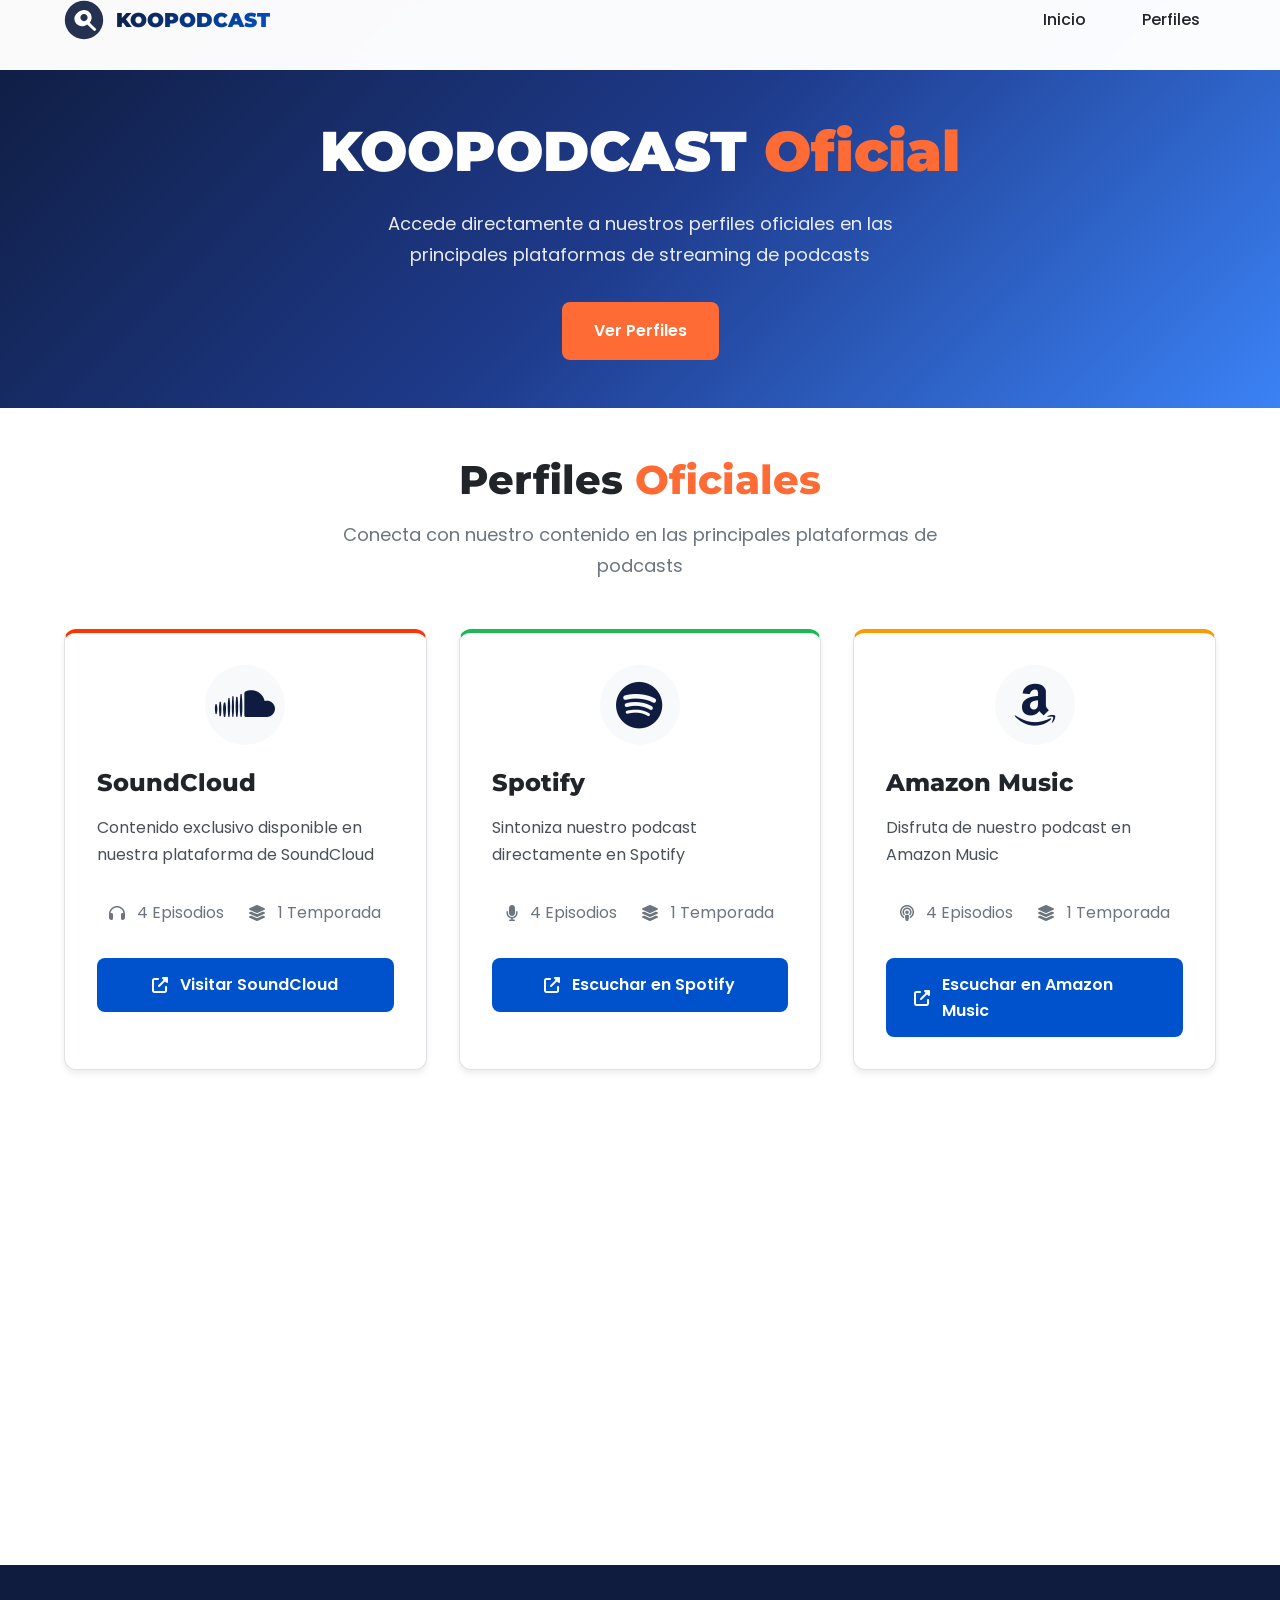
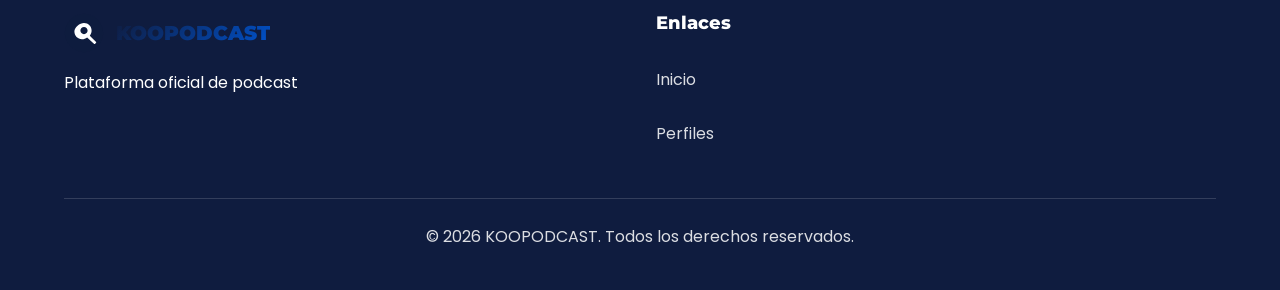
==== index.html @ 0c6bbf26 "Initial commit: Reestructuración profesional del proyecto KOOPODCAST" ====
<!DOCTYPE html>
<html lang="es">
<head>
    <meta charset="UTF-8">
    <meta name="viewport" content="width=device-width, initial-scale=1.0, maximum-scale=1.0, user-scalable=no">
    <title>KOOPODCAST | Plataforma Oficial</title>
    
    <!-- Meta Tags SEO -->
    <meta name="description" content="KOOPODCAST: Plataforma oficial de podcast con perfiles en SoundCloud, Spotify, Amazon Music, iHeart y Spreaker. Contenido exclusivo y profesional.">
    <meta name="keywords" content="KOOPODCAST, podcast, SoundCloud, Spotify, Amazon Music, iHeart, Spreaker, audio, episodios, streaming">
    <meta name="author" content="KOOPODCAST">
    <meta name="robots" content="index, follow">
    <meta name="theme-color" content="#0F1C3F">

    <!-- Open Graph / Facebook -->
    <meta property="og:type" content="website">
    <meta property="og:url" content="https://koopodcast.github.io/oficial/">
    <meta property="og:title" content="KOOPODCAST | Plataforma Oficial de Podcast">
    <meta property="og:description" content="Accede a nuestros perfiles oficiales en SoundCloud, Spotify, Amazon Music, iHeart y Spreaker">
    <meta property="og:image" content="https://github.com/koopodcast/oficial/raw/main/KOOPODCAST.jpg">

    <!-- Twitter -->
    <meta name="twitter:card" content="summary_large_image">
    <meta name="twitter:title" content="KOOPODCAST">
    <meta name="twitter:description" content="Plataforma oficial de podcast">
    <meta name="twitter:image" content="https://github.com/koopodcast/oficial/raw/main/KOOPODCAST.jpg">

    <!-- Favicon & Icons -->
    <link rel="icon" type="image/svg+xml" href="[data-uri]">
    <link rel="apple-touch-icon" href="[data-uri]">

    <!-- Fonts & Icons Library -->
    <link rel="stylesheet" href="https://cdnjs.cloudflare.com/ajax/libs/font-awesome/6.4.0/css/all.min.css">
    <link href="https://fonts.googleapis.com/css2?family=Montserrat:wght@800;900&family=Poppins:wght@400;500;600&display=swap" rel="stylesheet">

    <!-- Custom Styles -->
    <link rel="stylesheet" href="assets/css/styles.css">

    <!-- Schema.org JSON-LD -->
    <script type="application/ld+json">
    {
        "@context": "https://schema.org",
        "@type": "WebSite",
        "name": "KOOPODCAST",
        "description": "Plataforma oficial de KOOPODCAST con perfiles en SoundCloud, Spotify, Amazon Music, iHeart y Spreaker",
        "publisher": {
            "@type": "Organization",
            "name": "KOOPODCAST",
            "logo": "[data-uri]"
        },
        "sameAs": [
            "https://on.soundcloud.com/4LNn8kFwNt6IqBY9LI",
            "https://open.spotify.com/show/7wg7fFuh3NZVKaiJWuSaJH",
            "https://music.amazon.com/podcasts/d830ee54-1362-4fb6-8452-7c2a542c5fd5",
            "https://iheart.com/podcast/317600446",
            "https://www.spreaker.com/podcast/koopodcast--6850389"
        ]
    }
    </script>
</head>
<body>
    <header class="header">
        <div class="container">
            <nav class="navbar">
                <a href="#" class="logo">
                    <img src="[data-uri]" alt="KOOPODCAST Logo">
                    <span>KOOPODCAST</span>
                </a>
                <button class="menu-toggle" id="menuToggle" aria-label="Menú">
                    <i class="fas fa-bars"></i>
                </button>
                <ul class="nav-links">
                    <li><a href="#home">Inicio</a></li>
                    <li><a href="#profiles">Perfiles</a></li>
                </ul>
            </nav>
        </div>
    </header>
    
    <main>
        <!-- Hero Section -->
        <section class="hero" id="home">
            <div class="container">
                <div class="hero-content">
                    <h1 class="hero-title">KOOPODCAST <span class="highlight">Oficial</span></h1>
                    <p class="hero-subtitle">Accede directamente a nuestros perfiles oficiales en las principales plataformas de streaming de podcasts</p>
                    <a href="#profiles" class="btn-primary">Ver Perfiles</a>
                </div>
            </div>
        </section>
        
        <!-- Profiles Section -->
        <section class="profiles-section" id="profiles" style="padding: var(--space-xxl) 0;">
            <div class="container">
                <div class="section-header">
                    <h2 class="section-title">Perfiles <span class="highlight">Oficiales</span></h2>
                    <p class="section-subtitle">Conecta con nuestro contenido en las principales plataformas de podcasts</p>
                </div>
                <div class="profiles-grid">
                    <!-- SoundCloud -->
                    <article class="profile-card soundcloud" itemscope itemtype="https://schema.org/AudioObject">
                        <div class="profile-icon">
                            <i class="fab fa-soundcloud"></i>
                        </div>
                        <div class="profile-content">
                            <h3 class="profile-title" itemprop="name">SoundCloud</h3>
                            <p class="profile-description" itemprop="description">Contenido exclusivo disponible en nuestra plataforma de SoundCloud</p>
                            <div class="profile-stats">
                                <div class="stat">
                                    <i class="fas fa-headphones"></i>
                                    <span itemprop="episodeNumber">4 Episodios</span>
                                </div>
                                <div class="stat">
                                    <i class="fas fa-layer-group"></i>
                                    <span>1 Temporada</span>
                                </div>
                            </div>
                            <a href="https://on.soundcloud.com/4LNn8kFwNt6IqBY9LI" target="_blank" rel="noopener noreferrer" class="btn-profile" itemprop="url">
                                <i class="fas fa-external-link-alt"></i>
                                Visitar SoundCloud
                            </a>
                        </div>
                    </article>
                    
                    <!-- Spotify -->
                    <article class="profile-card spotify" itemscope itemtype="https://schema.org/PodcastSeries">
                        <div class="profile-icon">
                            <i class="fab fa-spotify"></i>
                        </div>
                        <div class="profile-content">
                            <h3 class="profile-title" itemprop="name">Spotify</h3>
                            <p class="profile-description" itemprop="description">Sintoniza nuestro podcast directamente en Spotify</p>
                            <div class="profile-stats">
                                <div class="stat">
                                    <i class="fas fa-microphone"></i>
                                    <span itemprop="episodeNumber">4 Episodios</span>
                                </div>
                                <div class="stat">
                                    <i class="fas fa-layer-group"></i>
                                    <span>1 Temporada</span>
                                </div>
                            </div>
                            <a href="https://open.spotify.com/show/7wg7fFuh3NZVKaiJWuSaJH" target="_blank" rel="noopener noreferrer" class="btn-profile" itemprop="url">
                                <i class="fas fa-external-link-alt"></i>
                                Escuchar en Spotify
                            </a>
                        </div>
                    </article>
                    
                    <!-- Amazon Music -->
                    <article class="profile-card amazon" itemscope itemtype="https://schema.org/PodcastSeries">
                        <div class="profile-icon">
                            <i class="fab fa-amazon"></i>
                        </div>
                        <div class="profile-content">
                            <h3 class="profile-title" itemprop="name">Amazon Music</h3>
                            <p class="profile-description" itemprop="description">Disfruta de nuestro podcast en Amazon Music</p>
                            <div class="profile-stats">
                                <div class="stat">
                                    <i class="fas fa-podcast"></i>
                                    <span itemprop="episodeNumber">4 Episodios</span>
                                </div>
                                <div class="stat">
                                    <i class="fas fa-layer-group"></i>
                                    <span>1 Temporada</span>
                                </div>
                            </div>
                            <a href="https://music.amazon.com/podcasts/d830ee54-1362-4fb6-8452-7c2a542c5fd5" target="_blank" rel="noopener noreferrer" class="btn-profile" itemprop="url">
                                <i class="fas fa-external-link-alt"></i>
                                Escuchar en Amazon Music
                            </a>
                        </div>
                    </article>
                    
                    <!-- iHeart -->
                    <article class="profile-card iheart" itemscope itemtype="https://schema.org/PodcastSeries">
                        <div class="profile-icon">
                            <i class="fas fa-heart"></i>
                        </div>
                        <div class="profile-content">
                            <h3 class="profile-title" itemprop="name">iHeart Radio</h3>
                            <p class="profile-description" itemprop="description">Escucha nuestro podcast en iHeart Radio</p>
                            <div class="profile-stats">
                                <div class="stat">
                                    <i class="fas fa-broadcast-tower"></i>
                                    <span itemprop="episodeNumber">4 Episodios</span>
                                </div>
                                <div class="stat">
                                    <i class="fas fa-layer-group"></i>
                                    <span>1 Temporada</span>
                                </div>
                            </div>
                            <a href="https://iheart.com/podcast/317600446" target="_blank" rel="noopener noreferrer" class="btn-profile" itemprop="url">
                                <i class="fas fa-external-link-alt"></i>
                                Escuchar en iHeart
                            </a>
                        </div>
                    </article>
                    
                    <!-- Spreaker -->
                    <article class="profile-card spreaker" itemscope itemtype="https://schema.org/PodcastSeries">
                        <div class="profile-icon">
                            <i class="fas fa-podcast"></i>
                        </div>
                        <div class="profile-content">
                            <h3 class="profile-title" itemprop="name">Spreaker</h3>
                            <p class="profile-description" itemprop="description">Contenido disponible en la plataforma Spreaker</p>
                            <div class="profile-stats">
                                <div class="stat">
                                    <i class="fas fa-rss"></i>
                                    <span itemprop="episodeNumber">4 Episodios</span>
                                </div>
                                <div class="stat">
                                    <i class="fas fa-layer-group"></i>
                                    <span>1 Temporada</span>
                                </div>
                            </div>
                            <a href="https://www.spreaker.com/podcast/koopodcast--6850389" target="_blank" rel="noopener noreferrer" class="btn-profile" itemprop="url">
                                <i class="fas fa-external-link-alt"></i>
                                Visitar Spreaker
                            </a>
                        </div>
                    </article>
                </div>
            </div>
        </section>
    </main>
    
    <footer class="footer">
        <div class="container">
            <div class="footer-content">
                <div class="footer-brand">
                    <a href="#" class="logo">
                        <img src="[data-uri]" alt="KOOPODCAST Logo">
                        <span>KOOPODCAST</span>
                    </a>
                    <p>Plataforma oficial de podcast</p>
                </div>
                <div class="footer-links">
                    <h4>Enlaces</h4>
                    <ul>
                        <li><a href="#home">Inicio</a></li>
                        <li><a href="#profiles">Perfiles</a></li>
                    </ul>
                </div>
            </div>
            <div class="footer-bottom">
                <p>&copy; <span id="currentYear"></span> KOOPODCAST. Todos los derechos reservados.</p>
            </div>
        </div>
    </footer>
    
    <!-- Custom Scripts -->
    <script src="assets/js/scripts.js"></script>
    
    <noscript>
        <style>.profile-card{opacity:1;transform:none;animation:none}</style>
    </noscript>
</body>
</html>
---- assets/css/styles.css ----
/* KOOPODCAST - Estilos Oficiales */

:root {
    --primary: #0F1C3F;
    --secondary: #0052CC;
    --accent: #FF6B35;
    --success: #28A745;
    --error: #DC3545;
    --warning: #FFC107;
    --info: #17A2B8;
    --bg-primary: #FFFFFF;
    --bg-secondary: #F8F9FA;
    --bg-tertiary: #E9ECEF;
    --bg-card: #FFFFFF;
    --bg-modal: rgba(0, 0, 0, 0.7);
    --text-primary: #212529;
    --text-secondary: #495057;
    --text-muted: #6C757D;
    --text-inverse: #FFFFFF;
    --border-color: #DEE2E6;
    --border-radius: 8px;
    --border-radius-lg: 12px;
    --border-radius-sm: 4px;
    --shadow: 0 4px 6px rgba(0, 0, 0, 0.07);
    --shadow-md: 0 6px 12px rgba(0, 0, 0, 0.1);
    --space-xs: 0.5rem;
    --space-sm: 0.75rem;
    --space-md: 1rem;
    --space-lg: 1.5rem;
    --space-xl: 2rem;
    --space-xxl: 3rem;
    --font-primary: 'Poppins', -apple-system, BlinkMacSystemFont, sans-serif;
    --font-heading: 'Montserrat', 'Poppins', sans-serif;
    --font-size-xs: 0.75rem;
    --font-size-sm: 0.875rem;
    --font-size-md: 1rem;
    --font-size-lg: 1.125rem;
    --font-size-xl: 1.25rem;
    --font-size-xxl: 1.5rem;
    --font-size-xxxl: 2rem;
    --container-width: 1200px;
    --header-height: 70px;
    --z-fixed: 1030;
    --z-modal: 1050;
}

* {
    margin: 0;
    padding: 0;
    box-sizing: border-box;
    user-select: none;
    -webkit-user-select: none;
    -moz-user-select: none;
    -ms-user-select: none;
}

img {
    -webkit-user-drag: none;
    user-drag: none;
}

html {
    font-size: 16px;
    -webkit-text-size-adjust: 100%;
    -webkit-tap-highlight-color: transparent;
    scroll-behavior: smooth;
}

body {
    font-family: var(--font-primary);
    line-height: 1.6;
    color: var(--text-primary);
    background-color: var(--bg-primary);
    min-height: 100vh;
    display: flex;
    flex-direction: column;
    overflow-x: hidden;
}

h1, h2, h3, h4, h5, h6 {
    font-family: var(--font-heading);
    font-weight: 800;
    line-height: 1.2;
    margin-bottom: var(--space-md);
    color: var(--text-primary);
}

h1 {
    font-size: var(--font-size-xxxl);
    font-weight: 900;
}

h2 {
    font-size: 2rem;
}

h3 {
    font-size: 1.75rem;
}

p {
    margin-bottom: var(--space-md);
    line-height: 1.7;
}

a {
    color: var(--secondary);
    text-decoration: none;
}

.container {
    width: 100%;
    max-width: var(--container-width);
    margin: 0 auto;
    padding: 0 var(--space-lg);
}

/* Header & Navbar */
.header {
    position: fixed;
    top: 0;
    left: 0;
    width: 100%;
    background-color: rgba(255, 255, 255, 0.98);
    box-shadow: var(--shadow);
    z-index: var(--z-fixed);
    height: var(--header-height);
    backdrop-filter: blur(10px);
    transition: transform 0.3s ease, box-shadow 0.3s ease;
}

.navbar {
    display: flex;
    justify-content: space-between;
    align-items: center;
    height: 100%;
}

.logo {
    display: flex;
    align-items: center;
    gap: var(--space-sm);
    font-weight: 900;
    font-size: var(--font-size-xl);
    color: var(--primary);
    font-family: var(--font-heading);
}

.logo img {
    width: 40px;
    height: 40px;
    border-radius: var(--border-radius);
}

.logo span {
    background: linear-gradient(135deg, var(--primary) 0%, var(--secondary) 100%);
    -webkit-background-clip: text;
    -webkit-text-fill-color: transparent;
    background-clip: text;
}

.menu-toggle {
    display: none;
    background: none;
    border: none;
    color: var(--primary);
    font-size: 1.5rem;
    cursor: pointer;
    width: 44px;
    height: 44px;
    align-items: center;
    justify-content: center;
}

.nav-links {
    display: flex;
    gap: var(--space-lg);
    list-style: none;
}

.nav-links a {
    color: var(--text-primary);
    font-weight: 500;
    padding: var(--space-sm) var(--space-md);
    border-radius: var(--border-radius);
    transition: all 0.3s ease;
}

.nav-links a:hover {
    color: var(--secondary);
    background-color: var(--bg-secondary);
}

/* Hero Section */
.hero {
    padding: calc(var(--header-height) + var(--space-xxl)) 0 var(--space-xxl);
    background: linear-gradient(135deg, #0F1C3F 0%, #1E3A8A 50%, #3B82F6 100%);
    color: var(--text-inverse);
    position: relative;
    overflow: hidden;
}

.hero-content {
    max-width: 800px;
    text-align: center;
    margin: 0 auto;
}

.hero-title {
    font-size: 3.5rem;
    color: var(--text-inverse);
    margin-bottom: var(--space-lg);
}

.highlight {
    color: var(--accent);
}

.hero-subtitle {
    font-size: var(--font-size-lg);
    color: rgba(255, 255, 255, 0.9);
    margin-bottom: var(--space-xl);
    max-width: 600px;
    margin-left: auto;
    margin-right: auto;
}

.btn-primary {
    display: inline-flex;
    align-items: center;
    justify-content: center;
    gap: var(--space-sm);
    padding: 1rem 2rem;
    background: var(--accent);
    color: var(--text-inverse);
    border: none;
    border-radius: var(--border-radius);
    font-family: var(--font-primary);
    font-weight: 600;
    font-size: 1rem;
    cursor: pointer;
    min-height: 52px;
    transition: all 0.3s ease;
}

.btn-primary:hover {
    background: linear-gradient(135deg, var(--accent) 0%, #FF8B35 100%);
    box-shadow: var(--shadow-md);
    transform: translateY(-2px);
}

/* Profiles Section */
.section-header {
    text-align: center;
    margin-bottom: var(--space-xxl);
}

.section-title {
    font-size: 2.5rem;
    margin-bottom: var(--space-md);
}

.section-subtitle {
    color: var(--text-muted);
    font-size: var(--font-size-lg);
    max-width: 600px;
    margin: 0 auto;
}

.profiles-grid {
    display: grid;
    gap: var(--space-xl);
    grid-template-columns: repeat(auto-fit, minmax(300px, 1fr));
}

.profile-card {
    background: var(--bg-card);
    padding: var(--space-xl);
    border-radius: var(--border-radius-lg);
    box-shadow: var(--shadow);
    border: 1px solid var(--border-color);
    height: 100%;
    display: flex;
    flex-direction: column;
    opacity: 0;
    transform: translateY(20px);
    animation: fadeInUp 0.8s ease forwards;
    animation-play-state: paused;
}

.profile-card.soundcloud { border-top: 4px solid #FF3300; }
.profile-card.spotify { border-top: 4px solid #1DB954; }
.profile-card.amazon { border-top: 4px solid #FF9900; }
.profile-card.iheart { border-top: 4px solid #C6002B; }
.profile-card.spreaker { border-top: 4px solid #F5A623; }

.profile-icon {
    font-size: 3rem;
    margin-bottom: var(--space-lg);
    display: flex;
    align-items: center;
    justify-content: center;
    width: 80px;
    height: 80px;
    background: var(--bg-secondary);
    border-radius: 50%;
    margin-left: auto;
    margin-right: auto;
}

.profile-icon i {
    color: var(--primary);
}

.profile-content {
    flex-grow: 1;
}

.profile-title {
    font-size: var(--font-size-xxl);
    margin-bottom: var(--space-md);
    color: var(--text-primary);
}

.profile-description {
    color: var(--text-secondary);
    margin-bottom: var(--space-xl);
}

.profile-stats {
    display: flex;
    gap: var(--space-lg);
    margin-bottom: var(--space-xl);
    justify-content: center;
}

.stat {
    display: flex;
    align-items: center;
    gap: var(--space-sm);
    color: var(--text-muted);
}

.btn-profile {
    display: inline-flex;
    align-items: center;
    justify-content: center;
    gap: var(--space-sm);
    padding: 0.875rem 1.75rem;
    background: var(--secondary);
    color: var(--text-inverse);
    border: none;
    border-radius: var(--border-radius);
    font-weight: 600;
    cursor: pointer;
    min-height: 44px;
    transition: all 0.3s ease;
    width: 100%;
}

.btn-profile:hover {
    background: linear-gradient(135deg, var(--secondary) 0%, #0066FF 100%);
    box-shadow: var(--shadow-md);
}

/* Footer */
.footer {
    background: #0F1C3F;
    color: var(--text-inverse);
    padding-top: var(--space-xxl);
    margin-top: auto;
}

.footer-content {
    display: grid;
    gap: var(--space-xl);
    margin-bottom: var(--space-xl);
    grid-template-columns: repeat(auto-fit, minmax(250px, 1fr));
}

.footer-brand {
    display: flex;
    flex-direction: column;
    gap: var(--space-md);
}

.footer-brand .logo {
    color: var(--text-inverse);
}

.footer-links h4 {
    color: var(--text-inverse);
    margin-bottom: var(--space-lg);
    font-size: var(--font-size-lg);
}

.footer-links ul {
    list-style: none;
}

.footer-links li {
    margin-bottom: var(--space-sm);
}

.footer-links a {
    color: rgba(255, 255, 255, 0.85);
    display: block;
    padding: var(--space-xs) 0;
}

.footer-links a:hover {
    color: var(--text-inverse);
}

.footer-bottom {
    text-align: center;
    padding: var(--space-lg) 0;
    border-top: 1px solid rgba(255, 255, 255, 0.15);
    color: rgba(255, 255, 255, 0.85);
}

/* Animations */
@keyframes fadeInUp {
    from {
        opacity: 0;
        transform: translateY(20px);
    }
    to {
        opacity: 1;
        transform: translateY(0);
    }
}

/* Media Queries */
@media (max-width: 768px) {
    :root {
        --header-height: 60px;
        --space-xl: 1.5rem;
        --space-xxl: 2rem;
    }

    .menu-toggle {
        display: flex;
    }

    .nav-links {
        position: fixed;
        top: var(--header-height);
        left: 0;
        width: 100%;
        background: var(--bg-card);
        flex-direction: column;
        padding: var(--space-md);
        box-shadow: var(--shadow-lg);
        transform: translateY(-100%);
        opacity: 0;
        visibility: hidden;
        z-index: 1000;
        max-height: calc(100vh - var(--header-height));
        overflow-y: auto;
    }

    .nav-links.active {
        transform: translateY(0);
        opacity: 1;
        visibility: visible;
    }

    .hero-title {
        font-size: 2.5rem;
    }

    .section-title {
        font-size: 2rem;
    }

    .profiles-grid {
        grid-template-columns: 1fr;
    }

    .container {
        padding: 0 var(--space-md);
    }
}

@media (max-width: 480px) {
    h1 { font-size: 2rem; }
    h2 { font-size: 1.75rem; }
    h3 { font-size: 1.5rem; }
    .hero-title { font-size: 2rem; }
    .section-title { font-size: 1.75rem; }
}
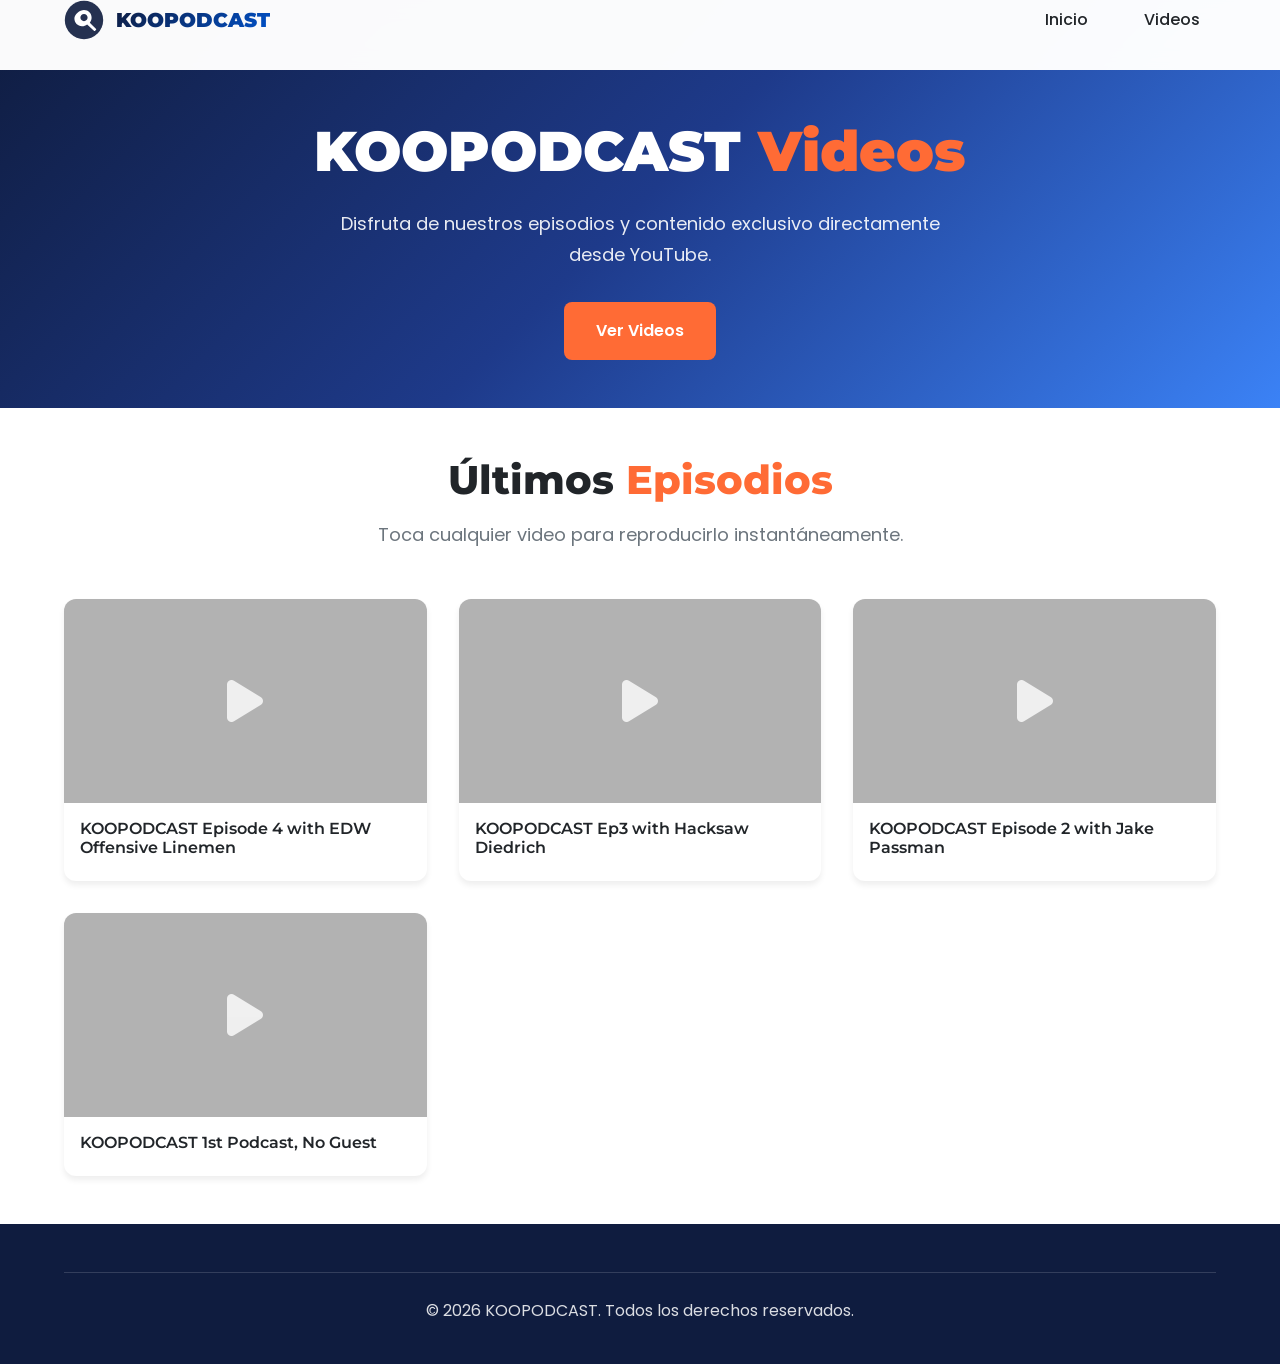
==== commit 123f73b1: "Actualización: Reemplazo de podcasts por galería de videos de YouTube con reproducción automática" ====
--- a/index.html
+++ b/index.html
@@ -3,11 +3,11 @@
 <head>
     <meta charset="UTF-8">
     <meta name="viewport" content="width=device-width, initial-scale=1.0, maximum-scale=1.0, user-scalable=no">
-    <title>KOOPODCAST | Plataforma Oficial</title>
+    <title>KOOPODCAST | Videos Oficiales</title>
     
     <!-- Meta Tags SEO -->
-    <meta name="description" content="KOOPODCAST: Plataforma oficial de podcast con perfiles en SoundCloud, Spotify, Amazon Music, iHeart y Spreaker. Contenido exclusivo y profesional.">
-    <meta name="keywords" content="KOOPODCAST, podcast, SoundCloud, Spotify, Amazon Music, iHeart, Spreaker, audio, episodios, streaming">
+    <meta name="description" content="KOOPODCAST: Explora nuestros últimos videos y episodios de podcast directamente desde YouTube. Contenido exclusivo y profesional.">
+    <meta name="keywords" content="KOOPODCAST, podcast, YouTube, videos, episodios, streaming, audio visual">
     <meta name="author" content="KOOPODCAST">
     <meta name="robots" content="index, follow">
     <meta name="theme-color" content="#0F1C3F">
@@ -15,19 +15,12 @@
     <!-- Open Graph / Facebook -->
     <meta property="og:type" content="website">
     <meta property="og:url" content="https://koopodcast.github.io/oficial/">
-    <meta property="og:title" content="KOOPODCAST | Plataforma Oficial de Podcast">
-    <meta property="og:description" content="Accede a nuestros perfiles oficiales en SoundCloud, Spotify, Amazon Music, iHeart y Spreaker">
+    <meta property="og:title" content="KOOPODCAST | Videos Oficiales">
+    <meta property="og:description" content="Mira nuestros últimos episodios de KOOPODCAST en YouTube.">
     <meta property="og:image" content="https://github.com/koopodcast/oficial/raw/main/KOOPODCAST.jpg">
-
-    <!-- Twitter -->
-    <meta name="twitter:card" content="summary_large_image">
-    <meta name="twitter:title" content="KOOPODCAST">
-    <meta name="twitter:description" content="Plataforma oficial de podcast">
-    <meta name="twitter:image" content="https://github.com/koopodcast/oficial/raw/main/KOOPODCAST.jpg">
 
     <!-- Favicon & Icons -->
     <link rel="icon" type="image/svg+xml" href="[data-uri]">
-    <link rel="apple-touch-icon" href="[data-uri]">
 
     <!-- Fonts & Icons Library -->
     <link rel="stylesheet" href="https://cdnjs.cloudflare.com/ajax/libs/font-awesome/6.4.0/css/all.min.css">
@@ -35,28 +28,6 @@
 
     <!-- Custom Styles -->
     <link rel="stylesheet" href="assets/css/styles.css">
-
-    <!-- Schema.org JSON-LD -->
-    <script type="application/ld+json">
-    {
-        "@context": "https://schema.org",
-        "@type": "WebSite",
-        "name": "KOOPODCAST",
-        "description": "Plataforma oficial de KOOPODCAST con perfiles en SoundCloud, Spotify, Amazon Music, iHeart y Spreaker",
-        "publisher": {
-            "@type": "Organization",
-            "name": "KOOPODCAST",
-            "logo": "[data-uri]"
-        },
-        "sameAs": [
-            "https://on.soundcloud.com/4LNn8kFwNt6IqBY9LI",
-            "https://open.spotify.com/show/7wg7fFuh3NZVKaiJWuSaJH",
-            "https://music.amazon.com/podcasts/d830ee54-1362-4fb6-8452-7c2a542c5fd5",
-            "https://iheart.com/podcast/317600446",
-            "https://www.spreaker.com/podcast/koopodcast--6850389"
-        ]
-    }
-    </script>
 </head>
 <body>
     <header class="header">
@@ -71,156 +42,31 @@
                 </button>
                 <ul class="nav-links">
                     <li><a href="#home">Inicio</a></li>
-                    <li><a href="#profiles">Perfiles</a></li>
+                    <li><a href="#videos">Videos</a></li>
                 </ul>
             </nav>
         </div>
     </header>
     
     <main>
-        <!-- Hero Section -->
         <section class="hero" id="home">
             <div class="container">
                 <div class="hero-content">
-                    <h1 class="hero-title">KOOPODCAST <span class="highlight">Oficial</span></h1>
-                    <p class="hero-subtitle">Accede directamente a nuestros perfiles oficiales en las principales plataformas de streaming de podcasts</p>
-                    <a href="#profiles" class="btn-primary">Ver Perfiles</a>
+                    <h1 class="hero-title">KOOPODCAST <span class="highlight">Videos</span></h1>
+                    <p class="hero-subtitle">Disfruta de nuestros episodios y contenido exclusivo directamente desde YouTube.</p>
+                    <a href="#videos" class="btn-primary">Ver Videos</a>
                 </div>
             </div>
         </section>
         
-        <!-- Profiles Section -->
-        <section class="profiles-section" id="profiles" style="padding: var(--space-xxl) 0;">
+        <section class="videos-section" id="videos" style="padding: var(--space-xxl) 0;">
             <div class="container">
                 <div class="section-header">
-                    <h2 class="section-title">Perfiles <span class="highlight">Oficiales</span></h2>
-                    <p class="section-subtitle">Conecta con nuestro contenido en las principales plataformas de podcasts</p>
+                    <h2 class="section-title">Últimos <span class="highlight">Episodios</span></h2>
+                    <p class="section-subtitle">Toca cualquier video para reproducirlo instantáneamente.</p>
                 </div>
-                <div class="profiles-grid">
-                    <!-- SoundCloud -->
-                    <article class="profile-card soundcloud" itemscope itemtype="https://schema.org/AudioObject">
-                        <div class="profile-icon">
-                            <i class="fab fa-soundcloud"></i>
-                        </div>
-                        <div class="profile-content">
-                            <h3 class="profile-title" itemprop="name">SoundCloud</h3>
-                            <p class="profile-description" itemprop="description">Contenido exclusivo disponible en nuestra plataforma de SoundCloud</p>
-                            <div class="profile-stats">
-                                <div class="stat">
-                                    <i class="fas fa-headphones"></i>
-                                    <span itemprop="episodeNumber">4 Episodios</span>
-                                </div>
-                                <div class="stat">
-                                    <i class="fas fa-layer-group"></i>
-                                    <span>1 Temporada</span>
-                                </div>
-                            </div>
-                            <a href="https://on.soundcloud.com/4LNn8kFwNt6IqBY9LI" target="_blank" rel="noopener noreferrer" class="btn-profile" itemprop="url">
-                                <i class="fas fa-external-link-alt"></i>
-                                Visitar SoundCloud
-                            </a>
-                        </div>
-                    </article>
-                    
-                    <!-- Spotify -->
-                    <article class="profile-card spotify" itemscope itemtype="https://schema.org/PodcastSeries">
-                        <div class="profile-icon">
-                            <i class="fab fa-spotify"></i>
-                        </div>
-                        <div class="profile-content">
-                            <h3 class="profile-title" itemprop="name">Spotify</h3>
-                            <p class="profile-description" itemprop="description">Sintoniza nuestro podcast directamente en Spotify</p>
-                            <div class="profile-stats">
-                                <div class="stat">
-                                    <i class="fas fa-microphone"></i>
-                                    <span itemprop="episodeNumber">4 Episodios</span>
-                                </div>
-                                <div class="stat">
-                                    <i class="fas fa-layer-group"></i>
-                                    <span>1 Temporada</span>
-                                </div>
-                            </div>
-                            <a href="https://open.spotify.com/show/7wg7fFuh3NZVKaiJWuSaJH" target="_blank" rel="noopener noreferrer" class="btn-profile" itemprop="url">
-                                <i class="fas fa-external-link-alt"></i>
-                                Escuchar en Spotify
-                            </a>
-                        </div>
-                    </article>
-                    
-                    <!-- Amazon Music -->
-                    <article class="profile-card amazon" itemscope itemtype="https://schema.org/PodcastSeries">
-                        <div class="profile-icon">
-                            <i class="fab fa-amazon"></i>
-                        </div>
-                        <div class="profile-content">
-                            <h3 class="profile-title" itemprop="name">Amazon Music</h3>
-                            <p class="profile-description" itemprop="description">Disfruta de nuestro podcast en Amazon Music</p>
-                            <div class="profile-stats">
-                                <div class="stat">
-                                    <i class="fas fa-podcast"></i>
-                                    <span itemprop="episodeNumber">4 Episodios</span>
-                                </div>
-                                <div class="stat">
-                                    <i class="fas fa-layer-group"></i>
-                                    <span>1 Temporada</span>
-                                </div>
-                            </div>
-                            <a href="https://music.amazon.com/podcasts/d830ee54-1362-4fb6-8452-7c2a542c5fd5" target="_blank" rel="noopener noreferrer" class="btn-profile" itemprop="url">
-                                <i class="fas fa-external-link-alt"></i>
-                                Escuchar en Amazon Music
-                            </a>
-                        </div>
-                    </article>
-                    
-                    <!-- iHeart -->
-                    <article class="profile-card iheart" itemscope itemtype="https://schema.org/PodcastSeries">
-                        <div class="profile-icon">
-                            <i class="fas fa-heart"></i>
-                        </div>
-                        <div class="profile-content">
-                            <h3 class="profile-title" itemprop="name">iHeart Radio</h3>
-                            <p class="profile-description" itemprop="description">Escucha nuestro podcast en iHeart Radio</p>
-                            <div class="profile-stats">
-                                <div class="stat">
-                                    <i class="fas fa-broadcast-tower"></i>
-                                    <span itemprop="episodeNumber">4 Episodios</span>
-                                </div>
-                                <div class="stat">
-                                    <i class="fas fa-layer-group"></i>
-                                    <span>1 Temporada</span>
-                                </div>
-                            </div>
-                            <a href="https://iheart.com/podcast/317600446" target="_blank" rel="noopener noreferrer" class="btn-profile" itemprop="url">
-                                <i class="fas fa-external-link-alt"></i>
-                                Escuchar en iHeart
-                            </a>
-                        </div>
-                    </article>
-                    
-                    <!-- Spreaker -->
-                    <article class="profile-card spreaker" itemscope itemtype="https://schema.org/PodcastSeries">
-                        <div class="profile-icon">
-                            <i class="fas fa-podcast"></i>
-                        </div>
-                        <div class="profile-content">
-                            <h3 class="profile-title" itemprop="name">Spreaker</h3>
-                            <p class="profile-description" itemprop="description">Contenido disponible en la plataforma Spreaker</p>
-                            <div class="profile-stats">
-                                <div class="stat">
-                                    <i class="fas fa-rss"></i>
-                                    <span itemprop="episodeNumber">4 Episodios</span>
-                                </div>
-                                <div class="stat">
-                                    <i class="fas fa-layer-group"></i>
-                                    <span>1 Temporada</span>
-                                </div>
-                            </div>
-                            <a href="https://www.spreaker.com/podcast/koopodcast--6850389" target="_blank" rel="noopener noreferrer" class="btn-profile" itemprop="url">
-                                <i class="fas fa-external-link-alt"></i>
-                                Visitar Spreaker
-                            </a>
-                        </div>
-                    </article>
+                <div id="videosGrid" class="videos-grid">
+                    <!-- Los videos se cargarán dinámicamente aquí -->
                 </div>
             </div>
         </section>
@@ -228,33 +74,23 @@
     
     <footer class="footer">
         <div class="container">
-            <div class="footer-content">
-                <div class="footer-brand">
-                    <a href="#" class="logo">
-                        <img src="[data-uri]" alt="KOOPODCAST Logo">
-                        <span>KOOPODCAST</span>
-                    </a>
-                    <p>Plataforma oficial de podcast</p>
-                </div>
-                <div class="footer-links">
-                    <h4>Enlaces</h4>
-                    <ul>
-                        <li><a href="#home">Inicio</a></li>
-                        <li><a href="#profiles">Perfiles</a></li>
-                    </ul>
-                </div>
-            </div>
             <div class="footer-bottom">
                 <p>&copy; <span id="currentYear"></span> KOOPODCAST. Todos los derechos reservados.</p>
             </div>
         </div>
     </footer>
+
+    <!-- Video Modal -->
+    <div id="videoModal" class="modal">
+        <div class="modal-content">
+            <span class="close-button">&times;</span>
+            <div class="video-container">
+                <iframe id="youtubePlayer" src="" frameborder="0" allow="autoplay; encrypted-media" allowfullscreen></iframe>
+            </div>
+        </div>
+    </div>
     
     <!-- Custom Scripts -->
     <script src="assets/js/scripts.js"></script>
-    
-    <noscript>
-        <style>.profile-card{opacity:1;transform:none;animation:none}</style>
-    </noscript>
 </body>
 </html>
--- a/assets/css/styles.css
+++ b/assets/css/styles.css
@@ -490,3 +490,127 @@
     .hero-title { font-size: 2rem; }
     .section-title { font-size: 1.75rem; }
 }
+
+/* Video Gallery Styles */
+.videos-grid {
+    display: grid;
+    gap: var(--space-xl);
+    grid-template-columns: repeat(auto-fit, minmax(300px, 1fr));
+}
+
+.video-card {
+    background: var(--bg-card);
+    border-radius: var(--border-radius-lg);
+    overflow: hidden;
+    box-shadow: var(--shadow);
+    transition: transform 0.3s ease, box-shadow 0.3s ease;
+    cursor: pointer;
+    position: relative;
+}
+
+.video-card:hover {
+    transform: translateY(-5px);
+    box-shadow: var(--shadow-md);
+}
+
+.video-thumbnail {
+    position: relative;
+    width: 100%;
+    aspect-ratio: 16/9;
+    background-size: cover;
+    background-position: center;
+}
+
+.play-overlay {
+    position: absolute;
+    top: 0;
+    left: 0;
+    width: 100%;
+    height: 100%;
+    background: rgba(0, 0, 0, 0.3);
+    display: flex;
+    align-items: center;
+    justify-content: center;
+    transition: background 0.3s ease;
+}
+
+.video-card:hover .play-overlay {
+    background: rgba(0, 0, 0, 0.5);
+}
+
+.play-icon {
+    font-size: 3rem;
+    color: white;
+    opacity: 0.8;
+    transition: transform 0.3s ease, opacity 0.3s ease;
+}
+
+.video-card:hover .play-icon {
+    transform: scale(1.2);
+    opacity: 1;
+}
+
+.video-info {
+    padding: var(--space-md);
+}
+
+.video-title {
+    font-size: var(--font-size-md);
+    font-weight: 600;
+    margin-bottom: var(--space-xs);
+    color: var(--text-primary);
+}
+
+/* Modal Styles */
+.modal {
+    display: none;
+    position: fixed;
+    z-index: 2000;
+    left: 0;
+    top: 0;
+    width: 100%;
+    height: 100%;
+    background-color: rgba(0, 0, 0, 0.9);
+    backdrop-filter: blur(5px);
+}
+
+.modal-content {
+    position: relative;
+    margin: 5% auto;
+    width: 80%;
+    max-width: 900px;
+    background: black;
+    border-radius: var(--border-radius-lg);
+    overflow: hidden;
+}
+
+.video-container {
+    position: relative;
+    padding-bottom: 56.25%; /* 16:9 */
+    height: 0;
+}
+
+.video-container iframe {
+    position: absolute;
+    top: 0;
+    left: 0;
+    width: 100%;
+    height: 100%;
+}
+
+.close-button {
+    position: absolute;
+    top: -40px;
+    right: 0;
+    color: white;
+    font-size: 30px;
+    font-weight: bold;
+    cursor: pointer;
+}
+
+@media (max-width: 768px) {
+    .modal-content {
+        width: 95%;
+        margin: 20% auto;
+    }
+}
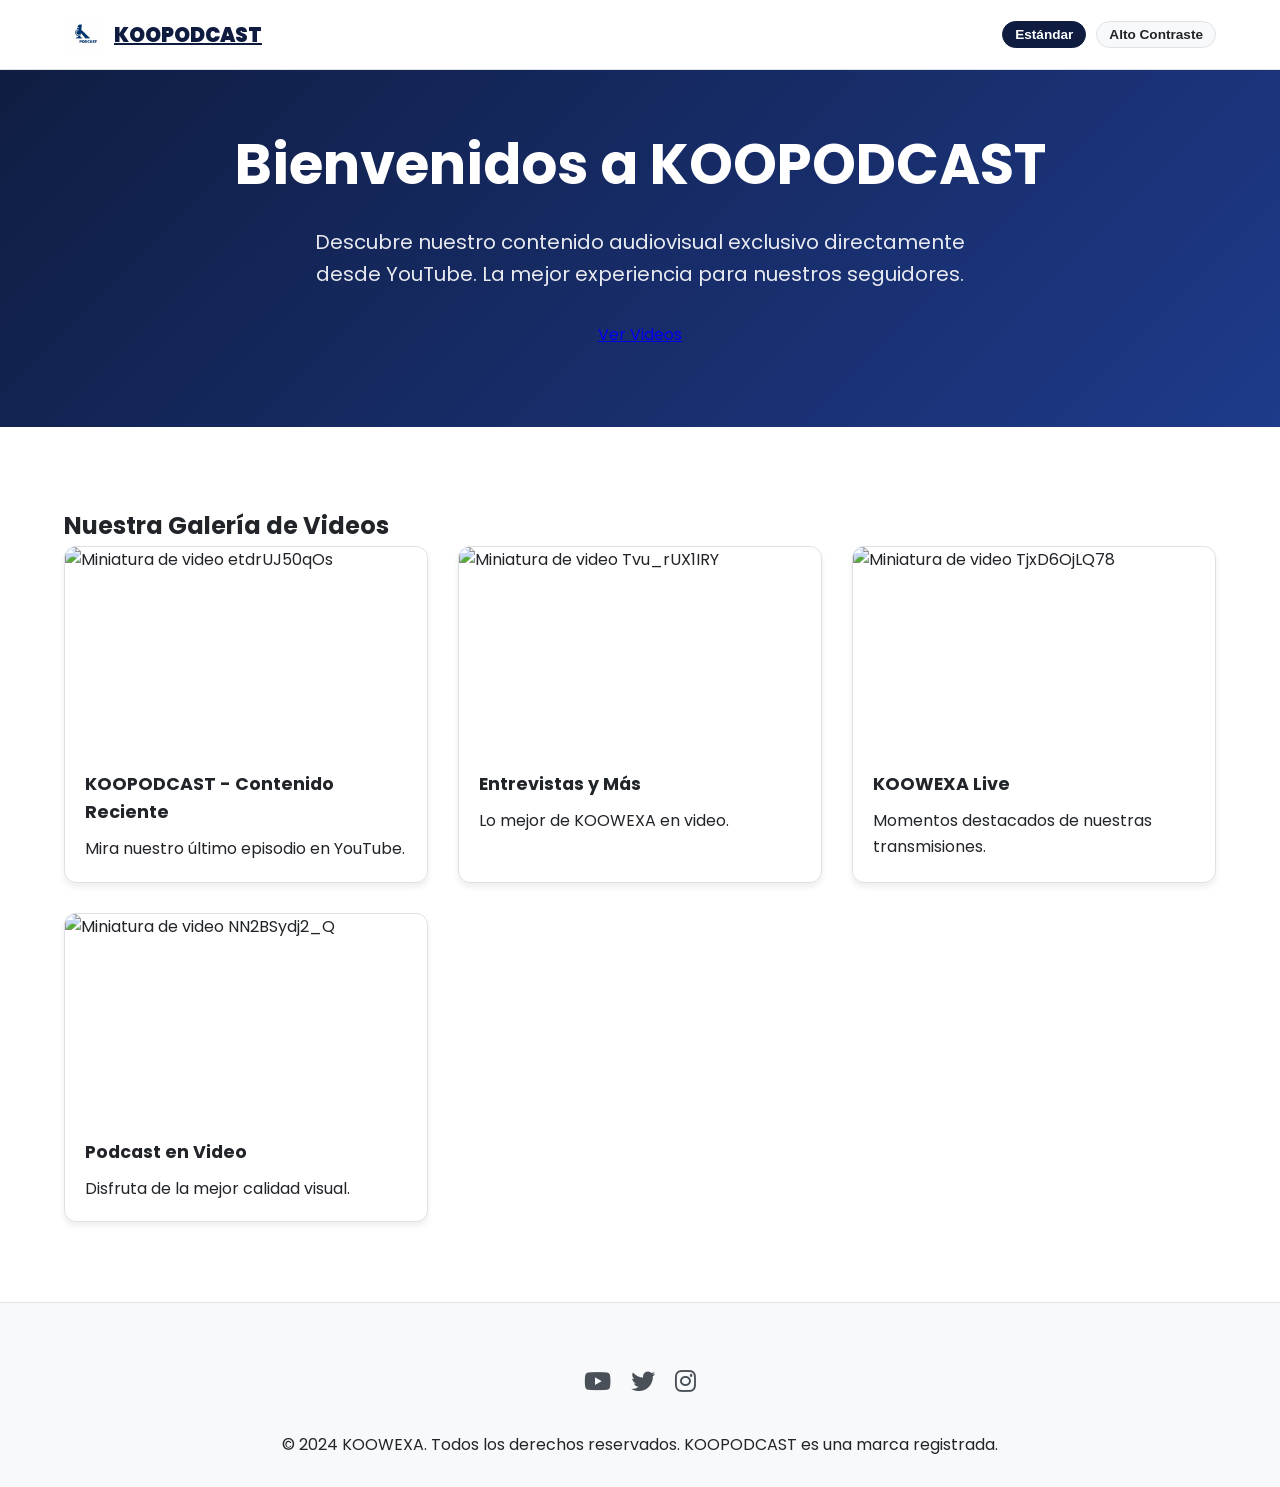
==== commit f4035fd6: "Optimización integral: Temas, SEO, Logo y Accesibilidad" ====
--- a/index.html
+++ b/index.html
@@ -1,96 +1,168 @@
 <!DOCTYPE html>
-<html lang="es">
+<html lang="es" dir="ltr">
 <head>
     <meta charset="UTF-8">
-    <meta name="viewport" content="width=device-width, initial-scale=1.0, maximum-scale=1.0, user-scalable=no">
-    <title>KOOPODCAST | Videos Oficiales</title>
+    <meta name="viewport" content="width=device-width, initial-scale=1.0, viewport-fit=cover">
+    <title>KOOPODCAST | El Podcast de KOOWEXA - Videos y Contenido Exclusivo</title>
     
-    <!-- Meta Tags SEO -->
-    <meta name="description" content="KOOPODCAST: Explora nuestros últimos videos y episodios de podcast directamente desde YouTube. Contenido exclusivo y profesional.">
-    <meta name="keywords" content="KOOPODCAST, podcast, YouTube, videos, episodios, streaming, audio visual">
-    <meta name="author" content="KOOPODCAST">
+    <!-- SEO & Meta Tags -->
+    <meta name="description" content="Bienvenido a KOOPODCAST, la plataforma oficial de KOOWEXA. Disfruta de los mejores videos de YouTube, entrevistas exclusivas y contenido multimedia de alta calidad.">
+    <meta name="keywords" content="KOOPODCAST, KOOWEXA, podcast, youtube, videos, entrevistas, entretenimiento">
+    <meta name="author" content="KOOWEXA">
     <meta name="robots" content="index, follow">
+    
+    <!-- Open Graph / Facebook -->
+    <meta property="og:type" content="website">
+    <meta property="og:url" content="https://github.com/KOOWEXA/koopodcast-official">
+    <meta property="og:title" content="KOOPODCAST | El Podcast de KOOWEXA">
+    <meta property="og:description" content="Disfruta de los mejores videos y contenido exclusivo de KOOPODCAST.">
+    <meta property="og:image" content="assets/img/logo-192.png">
+
+    <!-- Twitter -->
+    <meta property="twitter:card" content="summary_large_image">
+    <meta property="twitter:url" content="https://github.com/KOOWEXA/koopodcast-official">
+    <meta property="twitter:title" content="KOOPODCAST | El Podcast de KOOWEXA">
+    <meta property="twitter:description" content="Disfruta de los mejores videos y contenido exclusivo de KOOPODCAST.">
+    <meta property="twitter:image" content="assets/img/logo-192.png">
+
+    <!-- Favicons -->
+    <link rel="icon" type="image/png" sizes="32x32" href="assets/img/favicon.png">
+    <link rel="apple-touch-icon" sizes="180x180" href="assets/img/apple-touch-icon.png">
+    <link rel="manifest" href="manifest.json">
     <meta name="theme-color" content="#0F1C3F">
 
-    <!-- Open Graph / Facebook -->
-    <meta property="og:type" content="website">
-    <meta property="og:url" content="https://koopodcast.github.io/oficial/">
-    <meta property="og:title" content="KOOPODCAST | Videos Oficiales">
-    <meta property="og:description" content="Mira nuestros últimos episodios de KOOPODCAST en YouTube.">
-    <meta property="og:image" content="https://github.com/koopodcast/oficial/raw/main/KOOPODCAST.jpg">
+    <!-- Fonts & Icons -->
+    <link rel="preconnect" href="https://fonts.googleapis.com">
+    <link rel="preconnect" href="https://fonts.gstatic.com" crossorigin>
+    <link href="https://fonts.googleapis.com/css2?family=Montserrat:wght@700;900&family=Poppins:wght@400;600&display=swap" rel="stylesheet">
+    <link rel="stylesheet" href="https://cdnjs.cloudflare.com/ajax/libs/font-awesome/6.0.0/css/all.min.css">
+    <link rel="stylesheet" href="assets/css/styles.css">
 
-    <!-- Favicon & Icons -->
-    <link rel="icon" type="image/svg+xml" href="[data-uri]">
-
-    <!-- Fonts & Icons Library -->
-    <link rel="stylesheet" href="https://cdnjs.cloudflare.com/ajax/libs/font-awesome/6.4.0/css/all.min.css">
-    <link href="https://fonts.googleapis.com/css2?family=Montserrat:wght@800;900&family=Poppins:wght@400;500;600&display=swap" rel="stylesheet">
-
-    <!-- Custom Styles -->
-    <link rel="stylesheet" href="assets/css/styles.css">
+    <!-- Schema.org JSON-LD -->
+    <script type="application/ld+json">
+    {
+      "@context": "https://schema.org",
+      "@type": "PodcastSeries",
+      "name": "KOOPODCAST",
+      "url": "https://github.com/KOOWEXA/koopodcast-official",
+      "description": "El Podcast oficial de KOOWEXA con los mejores videos de YouTube.",
+      "author": {
+        "@type": "Organization",
+        "name": "KOOWEXA"
+      },
+      "publisher": {
+        "@type": "Organization",
+        "name": "KOOWEXA"
+      }
+    }
+    </script>
 </head>
 <body>
-    <header class="header">
+    <header class="header" role="banner">
         <div class="container">
-            <nav class="navbar">
-                <a href="#" class="logo">
-                    <img src="[data-uri]" alt="KOOPODCAST Logo">
+            <nav class="navbar" role="navigation" aria-label="Navegación principal">
+                <a href="#" class="logo" aria-label="Ir al inicio de KOOPODCAST">
+                    <img src="assets/img/logo.png" alt="Logotipo de KOOPODCAST">
                     <span>KOOPODCAST</span>
                 </a>
-                <button class="menu-toggle" id="menuToggle" aria-label="Menú">
-                    <i class="fas fa-bars"></i>
-                </button>
-                <ul class="nav-links">
-                    <li><a href="#home">Inicio</a></li>
-                    <li><a href="#videos">Videos</a></li>
-                </ul>
+                
+                <div class="theme-switcher" aria-label="Selector de temas">
+                    <button class="theme-btn active" data-theme-id="standard" aria-pressed="true">Estándar</button>
+                    <button class="theme-btn" data-theme-id="high-contrast" aria-pressed="false">Alto Contraste</button>
+                </div>
             </nav>
         </div>
     </header>
-    
-    <main>
-        <section class="hero" id="home">
+
+    <main id="main-content">
+        <section class="hero" aria-labelledby="hero-title">
             <div class="container">
-                <div class="hero-content">
-                    <h1 class="hero-title">KOOPODCAST <span class="highlight">Videos</span></h1>
-                    <p class="hero-subtitle">Disfruta de nuestros episodios y contenido exclusivo directamente desde YouTube.</p>
-                    <a href="#videos" class="btn-primary">Ver Videos</a>
-                </div>
+                <h1 id="hero-title">Bienvenidos a <span class="highlight">KOOPODCAST</span></h1>
+                <p>Descubre nuestro contenido audiovisual exclusivo directamente desde YouTube. La mejor experiencia para nuestros seguidores.</p>
+                <a href="#videos" class="btn-primary" role="button">Ver Videos</a>
             </div>
         </section>
-        
-        <section class="videos-section" id="videos" style="padding: var(--space-xxl) 0;">
+
+        <section id="videos" class="videos-section" aria-labelledby="videos-title">
             <div class="container">
-                <div class="section-header">
-                    <h2 class="section-title">Últimos <span class="highlight">Episodios</span></h2>
-                    <p class="section-subtitle">Toca cualquier video para reproducirlo instantáneamente.</p>
-                </div>
-                <div id="videosGrid" class="videos-grid">
-                    <!-- Los videos se cargarán dinámicamente aquí -->
+                <h2 id="videos-title" class="section-title">Nuestra Galería de Videos</h2>
+                <div class="video-grid" id="video-grid">
+                    <!-- Videos predefinidos con IDs reales obtenidos -->
+                    <article class="video-card" data-video-id="etdrUJ50qOs" role="button" aria-label="Reproducir video: KOOPODCAST Episodio 1">
+                        <div class="video-thumbnail">
+                            <img src="https://img.youtube.com/vi/etdrUJ50qOs/maxresdefault.jpg" alt="Miniatura de video etdrUJ50qOs" loading="lazy">
+                            <div class="play-overlay">
+                                <div class="play-icon"><i class="fas fa-play"></i></div>
+                            </div>
+                        </div>
+                        <div class="video-info">
+                            <h3>KOOPODCAST - Contenido Reciente</h3>
+                            <p>Mira nuestro último episodio en YouTube.</p>
+                        </div>
+                    </article>
+
+                    <article class="video-card" data-video-id="Tvu_rUX1IRY" role="button" aria-label="Reproducir video: KOOPODCAST Episodio 2">
+                        <div class="video-thumbnail">
+                            <img src="https://img.youtube.com/vi/Tvu_rUX1IRY/maxresdefault.jpg" alt="Miniatura de video Tvu_rUX1IRY" loading="lazy">
+                            <div class="play-overlay">
+                                <div class="play-icon"><i class="fas fa-play"></i></div>
+                            </div>
+                        </div>
+                        <div class="video-info">
+                            <h3>Entrevistas y Más</h3>
+                            <p>Lo mejor de KOOWEXA en video.</p>
+                        </div>
+                    </article>
+
+                    <article class="video-card" data-video-id="TjxD6OjLQ78" role="button" aria-label="Reproducir video: KOOPODCAST Episodio 3">
+                        <div class="video-thumbnail">
+                            <img src="https://img.youtube.com/vi/TjxD6OjLQ78/maxresdefault.jpg" alt="Miniatura de video TjxD6OjLQ78" loading="lazy">
+                            <div class="play-overlay">
+                                <div class="play-icon"><i class="fas fa-play"></i></div>
+                            </div>
+                        </div>
+                        <div class="video-info">
+                            <h3>KOOWEXA Live</h3>
+                            <p>Momentos destacados de nuestras transmisiones.</p>
+                        </div>
+                    </article>
+
+                    <article class="video-card" data-video-id="NN2BSydj2_Q" role="button" aria-label="Reproducir video: KOOPODCAST Episodio 4">
+                        <div class="video-thumbnail">
+                            <img src="https://img.youtube.com/vi/NN2BSydj2_Q/maxresdefault.jpg" alt="Miniatura de video NN2BSydj2_Q" loading="lazy">
+                            <div class="play-overlay">
+                                <div class="play-icon"><i class="fas fa-play"></i></div>
+                            </div>
+                        </div>
+                        <div class="video-info">
+                            <h3>Podcast en Video</h3>
+                            <p>Disfruta de la mejor calidad visual.</p>
+                        </div>
+                    </article>
                 </div>
             </div>
         </section>
     </main>
-    
-    <footer class="footer">
+
+    <!-- Modal de Video -->
+    <div class="modal-overlay" id="video-modal" role="dialog" aria-modal="true" aria-labelledby="modal-title">
+        <div class="modal-content">
+            <button class="close-modal" id="close-modal" aria-label="Cerrar reproductor">&times;</button>
+            <div id="player-container"></div>
+        </div>
+    </div>
+
+    <footer role="contentinfo">
         <div class="container">
-            <div class="footer-bottom">
-                <p>&copy; <span id="currentYear"></span> KOOPODCAST. Todos los derechos reservados.</p>
+            <div class="social-links">
+                <a href="https://www.youtube.com/channel/UCJ87TJ4lmgZik7Y2cVbgMhA" target="_blank" rel="noopener" aria-label="YouTube"><i class="fab fa-youtube"></i></a>
+                <a href="https://twitter.com/koowexa" target="_blank" rel="noopener" aria-label="Twitter"><i class="fab fa-twitter"></i></a>
+                <a href="https://instagram.com/koowexa" target="_blank" rel="noopener" aria-label="Instagram"><i class="fab fa-instagram"></i></a>
             </div>
+            <p>&copy; 2024 KOOWEXA. Todos los derechos reservados. KOOPODCAST es una marca registrada.</p>
         </div>
     </footer>
 
-    <!-- Video Modal -->
-    <div id="videoModal" class="modal">
-        <div class="modal-content">
-            <span class="close-button">&times;</span>
-            <div class="video-container">
-                <iframe id="youtubePlayer" src="" frameborder="0" allow="autoplay; encrypted-media" allowfullscreen></iframe>
-            </div>
-        </div>
-    </div>
-    
-    <!-- Custom Scripts -->
     <script src="assets/js/scripts.js"></script>
 </body>
 </html>
--- a/assets/css/styles.css
+++ b/assets/css/styles.css
@@ -1,6 +1,7 @@
-/* KOOPODCAST - Estilos Oficiales */
+/* KOOPODCAST - Estilos Oficiales Optimizados */
 
 :root {
+    /* Tema Estándar (Recomendado) */
     --primary: #0F1C3F;
     --secondary: #0052CC;
     --accent: #FF6B35;
@@ -12,7 +13,7 @@
     --bg-secondary: #F8F9FA;
     --bg-tertiary: #E9ECEF;
     --bg-card: #FFFFFF;
-    --bg-modal: rgba(0, 0, 0, 0.7);
+    --bg-modal: rgba(0, 0, 0, 0.85);
     --text-primary: #212529;
     --text-secondary: #495057;
     --text-muted: #6C757D;
@@ -23,47 +24,50 @@
     --border-radius-sm: 4px;
     --shadow: 0 4px 6px rgba(0, 0, 0, 0.07);
     --shadow-md: 0 6px 12px rgba(0, 0, 0, 0.1);
-    --space-xs: 0.5rem;
-    --space-sm: 0.75rem;
-    --space-md: 1rem;
-    --space-lg: 1.5rem;
-    --space-xl: 2rem;
-    --space-xxl: 3rem;
     --font-primary: 'Poppins', -apple-system, BlinkMacSystemFont, sans-serif;
     --font-heading: 'Montserrat', 'Poppins', sans-serif;
-    --font-size-xs: 0.75rem;
-    --font-size-sm: 0.875rem;
-    --font-size-md: 1rem;
-    --font-size-lg: 1.125rem;
-    --font-size-xl: 1.25rem;
-    --font-size-xxl: 1.5rem;
-    --font-size-xxxl: 2rem;
     --container-width: 1200px;
     --header-height: 70px;
-    --z-fixed: 1030;
-    --z-modal: 1050;
+}
+
+/* Tema Alto Contraste (Blanco/Negro) */
+[data-theme="high-contrast"] {
+    --primary: #000000;
+    --secondary: #000000;
+    --accent: #000000;
+    --bg-primary: #FFFFFF;
+    --bg-secondary: #FFFFFF;
+    --bg-tertiary: #000000;
+    --bg-card: #FFFFFF;
+    --text-primary: #000000;
+    --text-secondary: #000000;
+    --text-muted: #000000;
+    --text-inverse: #FFFFFF;
+    --border-color: #000000;
+    --shadow: none;
+    --shadow-md: none;
+}
+
+[data-theme="high-contrast"] .hero {
+    background: #000000 !important;
+    color: #FFFFFF !important;
+}
+
+[data-theme="high-contrast"] .video-card {
+    border: 3px solid #000;
+}
+
+[data-theme="high-contrast"] .btn-primary,
+[data-theme="high-contrast"] .btn-profile {
+    background: #000 !important;
+    border: 2px solid #000;
+    color: #fff !important;
 }
 
 * {
     margin: 0;
     padding: 0;
     box-sizing: border-box;
-    user-select: none;
-    -webkit-user-select: none;
-    -moz-user-select: none;
-    -ms-user-select: none;
-}
-
-img {
-    -webkit-user-drag: none;
-    user-drag: none;
-}
-
-html {
-    font-size: 16px;
-    -webkit-text-size-adjust: 100%;
-    -webkit-tap-highlight-color: transparent;
-    scroll-behavior: smooth;
 }
 
 body {
@@ -71,431 +75,105 @@
     line-height: 1.6;
     color: var(--text-primary);
     background-color: var(--bg-primary);
-    min-height: 100vh;
-    display: flex;
-    flex-direction: column;
-    overflow-x: hidden;
-}
-
-h1, h2, h3, h4, h5, h6 {
-    font-family: var(--font-heading);
-    font-weight: 800;
-    line-height: 1.2;
-    margin-bottom: var(--space-md);
-    color: var(--text-primary);
-}
-
-h1 {
-    font-size: var(--font-size-xxxl);
-    font-weight: 900;
-}
-
-h2 {
-    font-size: 2rem;
-}
-
-h3 {
-    font-size: 1.75rem;
-}
-
-p {
-    margin-bottom: var(--space-md);
-    line-height: 1.7;
-}
-
-a {
-    color: var(--secondary);
-    text-decoration: none;
+    transition: background-color 0.3s, color 0.3s;
 }
 
 .container {
     width: 100%;
     max-width: var(--container-width);
     margin: 0 auto;
-    padding: 0 var(--space-lg);
-}
-
-/* Header & Navbar */
+    padding: 0 1.5rem;
+}
+
+/* Header */
 .header {
     position: fixed;
     top: 0;
     left: 0;
     width: 100%;
-    background-color: rgba(255, 255, 255, 0.98);
+    background-color: var(--bg-primary);
     box-shadow: var(--shadow);
-    z-index: var(--z-fixed);
+    z-index: 1000;
     height: var(--header-height);
-    backdrop-filter: blur(10px);
-    transition: transform 0.3s ease, box-shadow 0.3s ease;
+    display: flex;
+    align-items: center;
+    border-bottom: 1px solid var(--border-color);
 }
 
 .navbar {
     display: flex;
     justify-content: space-between;
     align-items: center;
-    height: 100%;
+    width: 100%;
 }
 
 .logo {
     display: flex;
     align-items: center;
-    gap: var(--space-sm);
+    gap: 10px;
     font-weight: 900;
-    font-size: var(--font-size-xl);
+    font-size: 1.25rem;
     color: var(--primary);
-    font-family: var(--font-heading);
 }
 
 .logo img {
-    width: 40px;
     height: 40px;
-    border-radius: var(--border-radius);
-}
-
-.logo span {
-    background: linear-gradient(135deg, var(--primary) 0%, var(--secondary) 100%);
-    -webkit-background-clip: text;
-    -webkit-text-fill-color: transparent;
-    background-clip: text;
-}
-
-.menu-toggle {
-    display: none;
-    background: none;
-    border: none;
-    color: var(--primary);
-    font-size: 1.5rem;
+    width: auto;
+}
+
+/* Theme Switcher */
+.theme-switcher {
+    display: flex;
+    gap: 10px;
+}
+
+.theme-btn {
+    background: var(--bg-secondary);
+    border: 1px solid var(--border-color);
+    color: var(--text-primary);
+    padding: 5px 12px;
+    border-radius: 20px;
     cursor: pointer;
-    width: 44px;
-    height: 44px;
-    align-items: center;
-    justify-content: center;
-}
-
-.nav-links {
-    display: flex;
-    gap: var(--space-lg);
-    list-style: none;
-}
-
-.nav-links a {
-    color: var(--text-primary);
-    font-weight: 500;
-    padding: var(--space-sm) var(--space-md);
-    border-radius: var(--border-radius);
-    transition: all 0.3s ease;
-}
-
-.nav-links a:hover {
-    color: var(--secondary);
-    background-color: var(--bg-secondary);
-}
-
-/* Hero Section */
+    font-size: 0.85rem;
+    font-weight: 600;
+    transition: all 0.2s;
+}
+
+.theme-btn.active {
+    background: var(--primary);
+    color: #fff;
+    border-color: var(--primary);
+}
+
+/* Hero */
 .hero {
-    padding: calc(var(--header-height) + var(--space-xxl)) 0 var(--space-xxl);
-    background: linear-gradient(135deg, #0F1C3F 0%, #1E3A8A 50%, #3B82F6 100%);
-    color: var(--text-inverse);
-    position: relative;
-    overflow: hidden;
-}
-
-.hero-content {
-    max-width: 800px;
+    padding: 120px 0 80px;
+    background: linear-gradient(135deg, #0F1C3F 0%, #1E3A8A 100%);
+    color: #fff;
     text-align: center;
-    margin: 0 auto;
-}
-
-.hero-title {
+}
+
+.hero h1 {
     font-size: 3.5rem;
-    color: var(--text-inverse);
-    margin-bottom: var(--space-lg);
-}
-
-.highlight {
-    color: var(--accent);
-}
-
-.hero-subtitle {
-    font-size: var(--font-size-lg);
-    color: rgba(255, 255, 255, 0.9);
-    margin-bottom: var(--space-xl);
-    max-width: 600px;
-    margin-left: auto;
-    margin-right: auto;
-}
-
-.btn-primary {
-    display: inline-flex;
-    align-items: center;
-    justify-content: center;
-    gap: var(--space-sm);
-    padding: 1rem 2rem;
-    background: var(--accent);
-    color: var(--text-inverse);
-    border: none;
-    border-radius: var(--border-radius);
-    font-family: var(--font-primary);
-    font-weight: 600;
-    font-size: 1rem;
-    cursor: pointer;
-    min-height: 52px;
-    transition: all 0.3s ease;
-}
-
-.btn-primary:hover {
-    background: linear-gradient(135deg, var(--accent) 0%, #FF8B35 100%);
-    box-shadow: var(--shadow-md);
-    transform: translateY(-2px);
-}
-
-/* Profiles Section */
-.section-header {
-    text-align: center;
-    margin-bottom: var(--space-xxl);
-}
-
-.section-title {
-    font-size: 2.5rem;
-    margin-bottom: var(--space-md);
-}
-
-.section-subtitle {
-    color: var(--text-muted);
-    font-size: var(--font-size-lg);
-    max-width: 600px;
-    margin: 0 auto;
-}
-
-.profiles-grid {
+    margin-bottom: 1rem;
+}
+
+.hero p {
+    font-size: 1.25rem;
+    opacity: 0.9;
+    max-width: 700px;
+    margin: 0 auto 2rem;
+}
+
+/* Video Gallery */
+.videos-section {
+    padding: 80px 0;
+}
+
+.video-grid {
     display: grid;
-    gap: var(--space-xl);
-    grid-template-columns: repeat(auto-fit, minmax(300px, 1fr));
-}
-
-.profile-card {
-    background: var(--bg-card);
-    padding: var(--space-xl);
-    border-radius: var(--border-radius-lg);
-    box-shadow: var(--shadow);
-    border: 1px solid var(--border-color);
-    height: 100%;
-    display: flex;
-    flex-direction: column;
-    opacity: 0;
-    transform: translateY(20px);
-    animation: fadeInUp 0.8s ease forwards;
-    animation-play-state: paused;
-}
-
-.profile-card.soundcloud { border-top: 4px solid #FF3300; }
-.profile-card.spotify { border-top: 4px solid #1DB954; }
-.profile-card.amazon { border-top: 4px solid #FF9900; }
-.profile-card.iheart { border-top: 4px solid #C6002B; }
-.profile-card.spreaker { border-top: 4px solid #F5A623; }
-
-.profile-icon {
-    font-size: 3rem;
-    margin-bottom: var(--space-lg);
-    display: flex;
-    align-items: center;
-    justify-content: center;
-    width: 80px;
-    height: 80px;
-    background: var(--bg-secondary);
-    border-radius: 50%;
-    margin-left: auto;
-    margin-right: auto;
-}
-
-.profile-icon i {
-    color: var(--primary);
-}
-
-.profile-content {
-    flex-grow: 1;
-}
-
-.profile-title {
-    font-size: var(--font-size-xxl);
-    margin-bottom: var(--space-md);
-    color: var(--text-primary);
-}
-
-.profile-description {
-    color: var(--text-secondary);
-    margin-bottom: var(--space-xl);
-}
-
-.profile-stats {
-    display: flex;
-    gap: var(--space-lg);
-    margin-bottom: var(--space-xl);
-    justify-content: center;
-}
-
-.stat {
-    display: flex;
-    align-items: center;
-    gap: var(--space-sm);
-    color: var(--text-muted);
-}
-
-.btn-profile {
-    display: inline-flex;
-    align-items: center;
-    justify-content: center;
-    gap: var(--space-sm);
-    padding: 0.875rem 1.75rem;
-    background: var(--secondary);
-    color: var(--text-inverse);
-    border: none;
-    border-radius: var(--border-radius);
-    font-weight: 600;
-    cursor: pointer;
-    min-height: 44px;
-    transition: all 0.3s ease;
-    width: 100%;
-}
-
-.btn-profile:hover {
-    background: linear-gradient(135deg, var(--secondary) 0%, #0066FF 100%);
-    box-shadow: var(--shadow-md);
-}
-
-/* Footer */
-.footer {
-    background: #0F1C3F;
-    color: var(--text-inverse);
-    padding-top: var(--space-xxl);
-    margin-top: auto;
-}
-
-.footer-content {
-    display: grid;
-    gap: var(--space-xl);
-    margin-bottom: var(--space-xl);
-    grid-template-columns: repeat(auto-fit, minmax(250px, 1fr));
-}
-
-.footer-brand {
-    display: flex;
-    flex-direction: column;
-    gap: var(--space-md);
-}
-
-.footer-brand .logo {
-    color: var(--text-inverse);
-}
-
-.footer-links h4 {
-    color: var(--text-inverse);
-    margin-bottom: var(--space-lg);
-    font-size: var(--font-size-lg);
-}
-
-.footer-links ul {
-    list-style: none;
-}
-
-.footer-links li {
-    margin-bottom: var(--space-sm);
-}
-
-.footer-links a {
-    color: rgba(255, 255, 255, 0.85);
-    display: block;
-    padding: var(--space-xs) 0;
-}
-
-.footer-links a:hover {
-    color: var(--text-inverse);
-}
-
-.footer-bottom {
-    text-align: center;
-    padding: var(--space-lg) 0;
-    border-top: 1px solid rgba(255, 255, 255, 0.15);
-    color: rgba(255, 255, 255, 0.85);
-}
-
-/* Animations */
-@keyframes fadeInUp {
-    from {
-        opacity: 0;
-        transform: translateY(20px);
-    }
-    to {
-        opacity: 1;
-        transform: translateY(0);
-    }
-}
-
-/* Media Queries */
-@media (max-width: 768px) {
-    :root {
-        --header-height: 60px;
-        --space-xl: 1.5rem;
-        --space-xxl: 2rem;
-    }
-
-    .menu-toggle {
-        display: flex;
-    }
-
-    .nav-links {
-        position: fixed;
-        top: var(--header-height);
-        left: 0;
-        width: 100%;
-        background: var(--bg-card);
-        flex-direction: column;
-        padding: var(--space-md);
-        box-shadow: var(--shadow-lg);
-        transform: translateY(-100%);
-        opacity: 0;
-        visibility: hidden;
-        z-index: 1000;
-        max-height: calc(100vh - var(--header-height));
-        overflow-y: auto;
-    }
-
-    .nav-links.active {
-        transform: translateY(0);
-        opacity: 1;
-        visibility: visible;
-    }
-
-    .hero-title {
-        font-size: 2.5rem;
-    }
-
-    .section-title {
-        font-size: 2rem;
-    }
-
-    .profiles-grid {
-        grid-template-columns: 1fr;
-    }
-
-    .container {
-        padding: 0 var(--space-md);
-    }
-}
-
-@media (max-width: 480px) {
-    h1 { font-size: 2rem; }
-    h2 { font-size: 1.75rem; }
-    h3 { font-size: 1.5rem; }
-    .hero-title { font-size: 2rem; }
-    .section-title { font-size: 1.75rem; }
-}
-
-/* Video Gallery Styles */
-.videos-grid {
-    display: grid;
-    gap: var(--space-xl);
-    grid-template-columns: repeat(auto-fit, minmax(300px, 1fr));
+    grid-template-columns: repeat(auto-fill, minmax(300px, 1fr));
+    gap: 30px;
 }
 
 .video-card {
@@ -503,22 +181,25 @@
     border-radius: var(--border-radius-lg);
     overflow: hidden;
     box-shadow: var(--shadow);
-    transition: transform 0.3s ease, box-shadow 0.3s ease;
     cursor: pointer;
-    position: relative;
+    transition: transform 0.3s;
+    border: 1px solid var(--border-color);
 }
 
 .video-card:hover {
     transform: translateY(-5px);
-    box-shadow: var(--shadow-md);
 }
 
 .video-thumbnail {
     position: relative;
     width: 100%;
     aspect-ratio: 16/9;
-    background-size: cover;
-    background-position: center;
+}
+
+.video-thumbnail img {
+    width: 100%;
+    height: 100%;
+    object-fit: cover;
 }
 
 .play-overlay {
@@ -527,90 +208,111 @@
     left: 0;
     width: 100%;
     height: 100%;
-    background: rgba(0, 0, 0, 0.3);
-    display: flex;
-    align-items: center;
+    background: rgba(0,0,0,0.3);
+    display: flex;
     justify-content: center;
-    transition: background 0.3s ease;
+    align-items: center;
+    opacity: 0;
+    transition: opacity 0.3s;
 }
 
 .video-card:hover .play-overlay {
-    background: rgba(0, 0, 0, 0.5);
+    opacity: 1;
 }
 
 .play-icon {
-    font-size: 3rem;
-    color: white;
-    opacity: 0.8;
-    transition: transform 0.3s ease, opacity 0.3s ease;
-}
-
-.video-card:hover .play-icon {
-    transform: scale(1.2);
-    opacity: 1;
+    width: 60px;
+    height: 60px;
+    background: var(--accent);
+    border-radius: 50%;
+    display: flex;
+    justify-content: center;
+    align-items: center;
+    color: #fff;
+    font-size: 1.5rem;
 }
 
 .video-info {
-    padding: var(--space-md);
-}
-
-.video-title {
-    font-size: var(--font-size-md);
-    font-weight: 600;
-    margin-bottom: var(--space-xs);
-    color: var(--text-primary);
-}
-
-/* Modal Styles */
-.modal {
-    display: none;
+    padding: 20px;
+}
+
+.video-info h3 {
+    font-size: 1.1rem;
+    margin-bottom: 10px;
+}
+
+/* Modal */
+.modal-overlay {
     position: fixed;
-    z-index: 2000;
-    left: 0;
-    top: 0;
-    width: 100%;
-    height: 100%;
-    background-color: rgba(0, 0, 0, 0.9);
-    backdrop-filter: blur(5px);
-}
-
-.modal-content {
-    position: relative;
-    margin: 5% auto;
-    width: 80%;
-    max-width: 900px;
-    background: black;
-    border-radius: var(--border-radius-lg);
-    overflow: hidden;
-}
-
-.video-container {
-    position: relative;
-    padding-bottom: 56.25%; /* 16:9 */
-    height: 0;
-}
-
-.video-container iframe {
-    position: absolute;
     top: 0;
     left: 0;
     width: 100%;
     height: 100%;
-}
-
-.close-button {
+    background: var(--bg-modal);
+    display: none;
+    justify-content: center;
+    align-items: center;
+    z-index: 2000;
+    padding: 20px;
+}
+
+.modal-content {
+    width: 100%;
+    max-width: 1000px;
+    aspect-ratio: 16/9;
+    background: #000;
+    position: relative;
+    border-radius: 12px;
+    overflow: hidden;
+}
+
+.close-modal {
     position: absolute;
     top: -40px;
     right: 0;
-    color: white;
-    font-size: 30px;
-    font-weight: bold;
+    color: #fff;
+    font-size: 2rem;
     cursor: pointer;
 }
 
-@media (max-width: 768px) {
-    .modal-content {
-        width: 95%;
-        margin: 20% auto;
-    }
-}
+/* Footer */
+footer {
+    background: var(--bg-secondary);
+    padding: 60px 0 30px;
+    text-align: center;
+    border-top: 1px solid var(--border-color);
+}
+
+.social-links {
+    display: flex;
+    justify-content: center;
+    gap: 20px;
+    margin-bottom: 30px;
+}
+
+.social-links a {
+    font-size: 1.5rem;
+    color: var(--text-secondary);
+    transition: color 0.2s;
+}
+
+.social-links a:hover {
+    color: var(--primary);
+}
+
+/* Accessibility */
+.sr-only {
+    position: absolute;
+    width: 1px;
+    height: 1px;
+    padding: 0;
+    margin: -1px;
+    overflow: hidden;
+    clip: rect(0, 0, 0, 0);
+    border: 0;
+}
+
+:focus {
+    outline: 3px solid var(--accent);
+    outline-offset: 2px;
+}
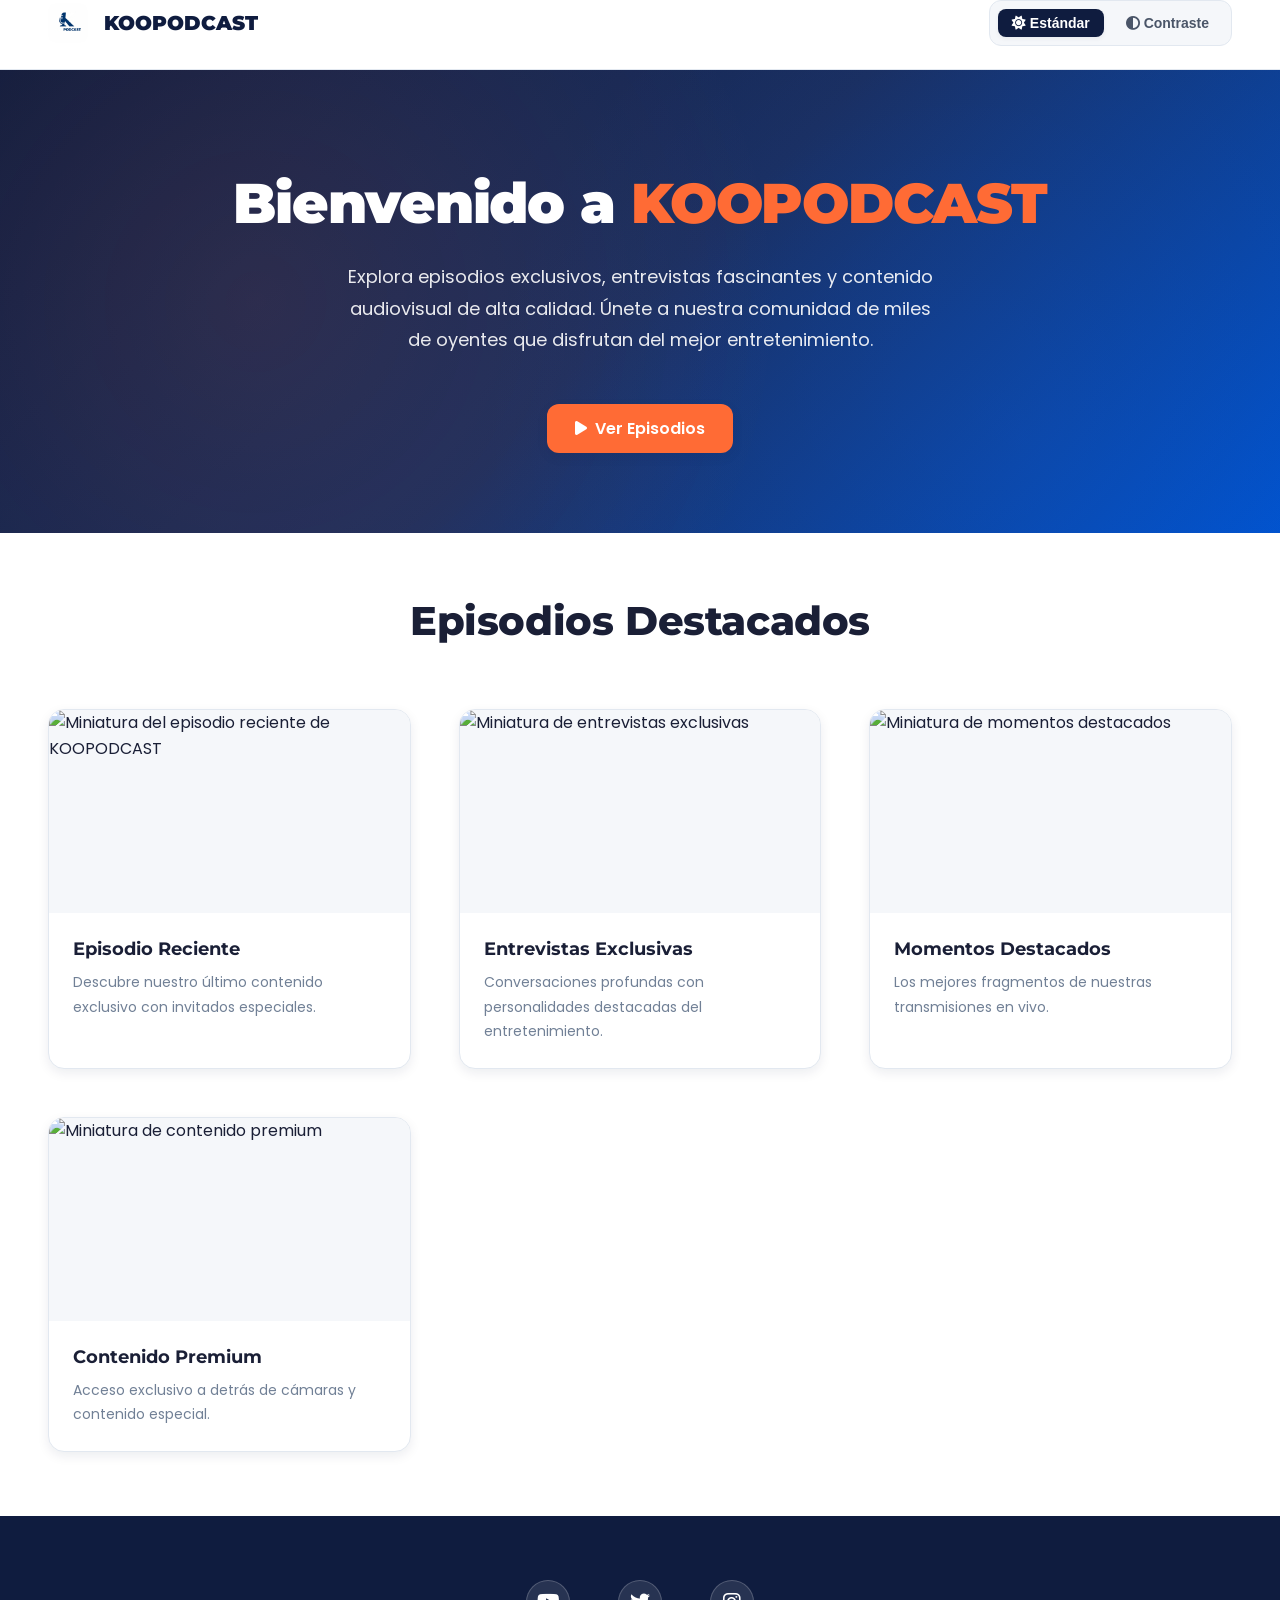
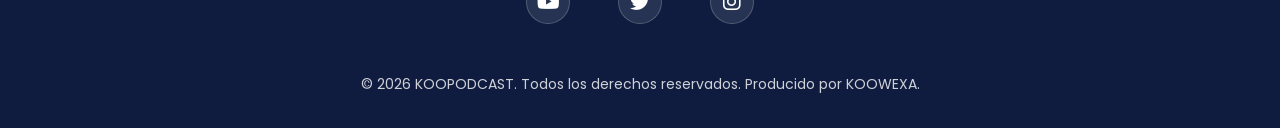
==== commit 7ca23f1a: "Super-optimización v2.0: UI Premium, PWA, Rendimiento y Accesibilidad" ====
--- a/index.html
+++ b/index.html
@@ -3,39 +3,49 @@
 <head>
     <meta charset="UTF-8">
     <meta name="viewport" content="width=device-width, initial-scale=1.0, viewport-fit=cover">
-    <title>KOOPODCAST | El Podcast de KOOWEXA - Videos y Contenido Exclusivo</title>
-    
-    <!-- SEO & Meta Tags -->
-    <meta name="description" content="Bienvenido a KOOPODCAST, la plataforma oficial de KOOWEXA. Disfruta de los mejores videos de YouTube, entrevistas exclusivas y contenido multimedia de alta calidad.">
-    <meta name="keywords" content="KOOPODCAST, KOOWEXA, podcast, youtube, videos, entrevistas, entretenimiento">
+    <meta name="description" content="KOOPODCAST: Explora episodios exclusivos, entrevistas fascinantes y contenido audiovisual de alta calidad. Transmitido en vivo desde YouTube. Únete a nuestra comunidad.">
+    <meta name="keywords" content="KOOPODCAST, podcast, YouTube, videos, entretenimiento, entrevistas, contenido exclusivo, KOOWEXA">
     <meta name="author" content="KOOWEXA">
-    <meta name="robots" content="index, follow">
-    
-    <!-- Open Graph / Facebook -->
+    <meta name="robots" content="index, follow, max-snippet:-1, max-image-preview:large, max-video-preview:-1">
+    <meta name="theme-color" content="#0F1C3F">
+    <meta name="color-scheme" content="light dark">
+    
+    <title>KOOPODCAST | Episodios Exclusivos y Contenido Premium en YouTube</title>
+    
+    <!-- Open Graph -->
     <meta property="og:type" content="website">
     <meta property="og:url" content="https://github.com/KOOWEXA/koopodcast-official">
-    <meta property="og:title" content="KOOPODCAST | El Podcast de KOOWEXA">
-    <meta property="og:description" content="Disfruta de los mejores videos y contenido exclusivo de KOOPODCAST.">
+    <meta property="og:title" content="KOOPODCAST | Episodios Exclusivos y Contenido Premium">
+    <meta property="og:description" content="Descubre episodios exclusivos, entrevistas fascinantes y contenido audiovisual de alta calidad en KOOPODCAST.">
     <meta property="og:image" content="assets/img/logo-192.png">
-
-    <!-- Twitter -->
-    <meta property="twitter:card" content="summary_large_image">
-    <meta property="twitter:url" content="https://github.com/KOOWEXA/koopodcast-official">
-    <meta property="twitter:title" content="KOOPODCAST | El Podcast de KOOWEXA">
-    <meta property="twitter:description" content="Disfruta de los mejores videos y contenido exclusivo de KOOPODCAST.">
-    <meta property="twitter:image" content="assets/img/logo-192.png">
+    <meta property="og:image:width" content="192">
+    <meta property="og:image:height" content="192">
+    <meta property="og:locale" content="es_ES">
+
+    <!-- Twitter Card -->
+    <meta name="twitter:card" content="summary_large_image">
+    <meta name="twitter:title" content="KOOPODCAST | Episodios Exclusivos y Contenido Premium">
+    <meta name="twitter:description" content="Descubre episodios exclusivos, entrevistas fascinantes y contenido audiovisual de alta calidad en KOOPODCAST.">
+    <meta name="twitter:image" content="assets/img/logo-192.png">
 
     <!-- Favicons -->
     <link rel="icon" type="image/png" sizes="32x32" href="assets/img/favicon.png">
     <link rel="apple-touch-icon" sizes="180x180" href="assets/img/apple-touch-icon.png">
     <link rel="manifest" href="manifest.json">
-    <meta name="theme-color" content="#0F1C3F">
-
-    <!-- Fonts & Icons -->
+    
+    <!-- Preconnect para mejorar rendimiento -->
     <link rel="preconnect" href="https://fonts.googleapis.com">
     <link rel="preconnect" href="https://fonts.gstatic.com" crossorigin>
-    <link href="https://fonts.googleapis.com/css2?family=Montserrat:wght@700;900&family=Poppins:wght@400;600&display=swap" rel="stylesheet">
-    <link rel="stylesheet" href="https://cdnjs.cloudflare.com/ajax/libs/font-awesome/6.0.0/css/all.min.css">
+    <link rel="preconnect" href="https://cdnjs.cloudflare.com">
+    <link rel="dns-prefetch" href="https://www.youtube.com">
+
+    <!-- Fonts -->
+    <link href="https://fonts.googleapis.com/css2?family=Montserrat:wght@700;800;900&family=Poppins:wght@400;500;600;700&display=swap" rel="stylesheet">
+    
+    <!-- Font Awesome Icons -->
+    <link rel="stylesheet" href="https://cdnjs.cloudflare.com/ajax/libs/font-awesome/6.4.0/css/all.min.css" integrity="sha512-iecdLmaskl7CVJkEZSMUkrQ6usKu8zIvxUivvrQolCwtrvicHXKQualmpV2mLalQsfuQpbLCaQKO52jGLciu2/Vc==" crossorigin="anonymous" referrerpolicy="no-referrer">
+    
+    <!-- Custom Styles -->
     <link rel="stylesheet" href="assets/css/styles.css">
 
     <!-- Schema.org JSON-LD -->
@@ -45,98 +55,152 @@
       "@type": "PodcastSeries",
       "name": "KOOPODCAST",
       "url": "https://github.com/KOOWEXA/koopodcast-official",
-      "description": "El Podcast oficial de KOOWEXA con los mejores videos de YouTube.",
+      "description": "Episodios exclusivos, entrevistas fascinantes y contenido audiovisual de alta calidad.",
+      "image": "assets/img/logo-192.png",
       "author": {
         "@type": "Organization",
-        "name": "KOOWEXA"
+        "name": "KOOWEXA",
+        "url": "https://koowexa.com"
       },
       "publisher": {
         "@type": "Organization",
         "name": "KOOWEXA"
+      },
+      "potentialAction": {
+        "@type": "WatchAction",
+        "target": "https://www.youtube.com/channel/UCJ87TJ4lmgZik7Y2cVbgMhA"
       }
     }
     </script>
 </head>
 <body>
+    <!-- Header Principal -->
     <header class="header" role="banner">
         <div class="container">
             <nav class="navbar" role="navigation" aria-label="Navegación principal">
-                <a href="#" class="logo" aria-label="Ir al inicio de KOOPODCAST">
-                    <img src="assets/img/logo.png" alt="Logotipo de KOOPODCAST">
+                <a href="#main-content" class="logo" aria-label="KOOPODCAST - Ir al inicio">
+                    <img src="assets/img/logo.png" alt="Logotipo de KOOPODCAST" width="40" height="40">
                     <span>KOOPODCAST</span>
                 </a>
                 
-                <div class="theme-switcher" aria-label="Selector de temas">
-                    <button class="theme-btn active" data-theme-id="standard" aria-pressed="true">Estándar</button>
-                    <button class="theme-btn" data-theme-id="high-contrast" aria-pressed="false">Alto Contraste</button>
+                <div class="theme-switcher" role="group" aria-label="Selector de temas">
+                    <button class="theme-btn active" data-theme-id="standard" aria-pressed="true" aria-label="Tema estándar">
+                        <i class="fas fa-sun"></i> Estándar
+                    </button>
+                    <button class="theme-btn" data-theme-id="high-contrast" aria-pressed="false" aria-label="Tema de alto contraste">
+                        <i class="fas fa-adjust"></i> Contraste
+                    </button>
                 </div>
             </nav>
         </div>
     </header>
 
+    <!-- Contenido Principal -->
     <main id="main-content">
+        <!-- Sección Hero -->
         <section class="hero" aria-labelledby="hero-title">
             <div class="container">
-                <h1 id="hero-title">Bienvenidos a <span class="highlight">KOOPODCAST</span></h1>
-                <p>Descubre nuestro contenido audiovisual exclusivo directamente desde YouTube. La mejor experiencia para nuestros seguidores.</p>
-                <a href="#videos" class="btn-primary" role="button">Ver Videos</a>
+                <h1 id="hero-title">
+                    Bienvenido a <span class="highlight">KOOPODCAST</span>
+                </h1>
+                <p>
+                    Explora episodios exclusivos, entrevistas fascinantes y contenido audiovisual de alta calidad. 
+                    Únete a nuestra comunidad de miles de oyentes que disfrutan del mejor entretenimiento.
+                </p>
+                <a href="#videos" class="btn-primary" role="button">
+                    <i class="fas fa-play"></i> Ver Episodios
+                </a>
             </div>
         </section>
 
+        <!-- Sección de Videos -->
         <section id="videos" class="videos-section" aria-labelledby="videos-title">
             <div class="container">
-                <h2 id="videos-title" class="section-title">Nuestra Galería de Videos</h2>
-                <div class="video-grid" id="video-grid">
-                    <!-- Videos predefinidos con IDs reales obtenidos -->
-                    <article class="video-card" data-video-id="etdrUJ50qOs" role="button" aria-label="Reproducir video: KOOPODCAST Episodio 1">
-                        <div class="video-thumbnail">
-                            <img src="https://img.youtube.com/vi/etdrUJ50qOs/maxresdefault.jpg" alt="Miniatura de video etdrUJ50qOs" loading="lazy">
-                            <div class="play-overlay">
-                                <div class="play-icon"><i class="fas fa-play"></i></div>
-                            </div>
-                        </div>
-                        <div class="video-info">
-                            <h3>KOOPODCAST - Contenido Reciente</h3>
-                            <p>Mira nuestro último episodio en YouTube.</p>
-                        </div>
-                    </article>
-
-                    <article class="video-card" data-video-id="Tvu_rUX1IRY" role="button" aria-label="Reproducir video: KOOPODCAST Episodio 2">
-                        <div class="video-thumbnail">
-                            <img src="https://img.youtube.com/vi/Tvu_rUX1IRY/maxresdefault.jpg" alt="Miniatura de video Tvu_rUX1IRY" loading="lazy">
-                            <div class="play-overlay">
-                                <div class="play-icon"><i class="fas fa-play"></i></div>
-                            </div>
-                        </div>
-                        <div class="video-info">
-                            <h3>Entrevistas y Más</h3>
-                            <p>Lo mejor de KOOWEXA en video.</p>
-                        </div>
-                    </article>
-
-                    <article class="video-card" data-video-id="TjxD6OjLQ78" role="button" aria-label="Reproducir video: KOOPODCAST Episodio 3">
-                        <div class="video-thumbnail">
-                            <img src="https://img.youtube.com/vi/TjxD6OjLQ78/maxresdefault.jpg" alt="Miniatura de video TjxD6OjLQ78" loading="lazy">
-                            <div class="play-overlay">
-                                <div class="play-icon"><i class="fas fa-play"></i></div>
-                            </div>
-                        </div>
-                        <div class="video-info">
-                            <h3>KOOWEXA Live</h3>
-                            <p>Momentos destacados de nuestras transmisiones.</p>
-                        </div>
-                    </article>
-
-                    <article class="video-card" data-video-id="NN2BSydj2_Q" role="button" aria-label="Reproducir video: KOOPODCAST Episodio 4">
-                        <div class="video-thumbnail">
-                            <img src="https://img.youtube.com/vi/NN2BSydj2_Q/maxresdefault.jpg" alt="Miniatura de video NN2BSydj2_Q" loading="lazy">
-                            <div class="play-overlay">
-                                <div class="play-icon"><i class="fas fa-play"></i></div>
-                            </div>
-                        </div>
-                        <div class="video-info">
-                            <h3>Podcast en Video</h3>
-                            <p>Disfruta de la mejor calidad visual.</p>
+                <h2 id="videos-title" class="section-title">
+                    Episodios Destacados
+                </h2>
+                <div class="video-grid" id="video-grid" role="region" aria-label="Galería de videos">
+                    <!-- Video 1 -->
+                    <article class="video-card" data-video-id="etdrUJ50qOs" role="button" tabindex="0" aria-label="Reproducir: KOOPODCAST - Episodio Reciente">
+                        <div class="video-thumbnail">
+                            <img 
+                                src="https://img.youtube.com/vi/etdrUJ50qOs/maxresdefault.jpg" 
+                                alt="Miniatura del episodio reciente de KOOPODCAST" 
+                                loading="lazy"
+                                width="320"
+                                height="180">
+                            <div class="play-overlay" aria-hidden="true">
+                                <div class="play-icon">
+                                    <i class="fas fa-play"></i>
+                                </div>
+                            </div>
+                        </div>
+                        <div class="video-info">
+                            <h3>Episodio Reciente</h3>
+                            <p>Descubre nuestro último contenido exclusivo con invitados especiales.</p>
+                        </div>
+                    </article>
+
+                    <!-- Video 2 -->
+                    <article class="video-card" data-video-id="Tvu_rUX1IRY" role="button" tabindex="0" aria-label="Reproducir: Entrevistas Exclusivas">
+                        <div class="video-thumbnail">
+                            <img 
+                                src="https://img.youtube.com/vi/Tvu_rUX1IRY/maxresdefault.jpg" 
+                                alt="Miniatura de entrevistas exclusivas" 
+                                loading="lazy"
+                                width="320"
+                                height="180">
+                            <div class="play-overlay" aria-hidden="true">
+                                <div class="play-icon">
+                                    <i class="fas fa-play"></i>
+                                </div>
+                            </div>
+                        </div>
+                        <div class="video-info">
+                            <h3>Entrevistas Exclusivas</h3>
+                            <p>Conversaciones profundas con personalidades destacadas del entretenimiento.</p>
+                        </div>
+                    </article>
+
+                    <!-- Video 3 -->
+                    <article class="video-card" data-video-id="TjxD6OjLQ78" role="button" tabindex="0" aria-label="Reproducir: Momentos Destacados">
+                        <div class="video-thumbnail">
+                            <img 
+                                src="https://img.youtube.com/vi/TjxD6OjLQ78/maxresdefault.jpg" 
+                                alt="Miniatura de momentos destacados" 
+                                loading="lazy"
+                                width="320"
+                                height="180">
+                            <div class="play-overlay" aria-hidden="true">
+                                <div class="play-icon">
+                                    <i class="fas fa-play"></i>
+                                </div>
+                            </div>
+                        </div>
+                        <div class="video-info">
+                            <h3>Momentos Destacados</h3>
+                            <p>Los mejores fragmentos de nuestras transmisiones en vivo.</p>
+                        </div>
+                    </article>
+
+                    <!-- Video 4 -->
+                    <article class="video-card" data-video-id="NN2BSydj2_Q" role="button" tabindex="0" aria-label="Reproducir: Contenido Premium">
+                        <div class="video-thumbnail">
+                            <img 
+                                src="https://img.youtube.com/vi/NN2BSydj2_Q/maxresdefault.jpg" 
+                                alt="Miniatura de contenido premium" 
+                                loading="lazy"
+                                width="320"
+                                height="180">
+                            <div class="play-overlay" aria-hidden="true">
+                                <div class="play-icon">
+                                    <i class="fas fa-play"></i>
+                                </div>
+                            </div>
+                        </div>
+                        <div class="video-info">
+                            <h3>Contenido Premium</h3>
+                            <p>Acceso exclusivo a detrás de cámaras y contenido especial.</p>
                         </div>
                     </article>
                 </div>
@@ -145,24 +209,34 @@
     </main>
 
     <!-- Modal de Video -->
-    <div class="modal-overlay" id="video-modal" role="dialog" aria-modal="true" aria-labelledby="modal-title">
+    <div class="modal-overlay" id="video-modal" role="dialog" aria-modal="true" aria-labelledby="modal-title" aria-hidden="true">
         <div class="modal-content">
-            <button class="close-modal" id="close-modal" aria-label="Cerrar reproductor">&times;</button>
-            <div id="player-container"></div>
+            <button class="close-modal" id="close-modal" aria-label="Cerrar reproductor de video">
+                <i class="fas fa-times"></i>
+            </button>
+            <div id="player-container" role="region" aria-label="Reproductor de video"></div>
         </div>
     </div>
 
+    <!-- Footer -->
     <footer role="contentinfo">
         <div class="container">
-            <div class="social-links">
-                <a href="https://www.youtube.com/channel/UCJ87TJ4lmgZik7Y2cVbgMhA" target="_blank" rel="noopener" aria-label="YouTube"><i class="fab fa-youtube"></i></a>
-                <a href="https://twitter.com/koowexa" target="_blank" rel="noopener" aria-label="Twitter"><i class="fab fa-twitter"></i></a>
-                <a href="https://instagram.com/koowexa" target="_blank" rel="noopener" aria-label="Instagram"><i class="fab fa-instagram"></i></a>
+            <div class="social-links" aria-label="Enlaces a redes sociales">
+                <a href="https://www.youtube.com/channel/UCJ87TJ4lmgZik7Y2cVbgMhA" target="_blank" rel="noopener noreferrer" aria-label="Visita nuestro canal de YouTube">
+                    <i class="fab fa-youtube"></i>
+                </a>
+                <a href="https://twitter.com/koowexa" target="_blank" rel="noopener noreferrer" aria-label="Síguenos en Twitter">
+                    <i class="fab fa-twitter"></i>
+                </a>
+                <a href="https://instagram.com/koowexa" target="_blank" rel="noopener noreferrer" aria-label="Síguenos en Instagram">
+                    <i class="fab fa-instagram"></i>
+                </a>
             </div>
-            <p>&copy; 2024 KOOWEXA. Todos los derechos reservados. KOOPODCAST es una marca registrada.</p>
+            <p>&copy; <span id="year"></span> KOOPODCAST. Todos los derechos reservados. Producido por KOOWEXA.</p>
         </div>
     </footer>
 
-    <script src="assets/js/scripts.js"></script>
+    <!-- Scripts -->
+    <script src="assets/js/scripts.js" defer></script>
 </body>
 </html>
--- a/assets/css/styles.css
+++ b/assets/css/styles.css
@@ -1,36 +1,87 @@
-/* KOOPODCAST - Estilos Oficiales Optimizados */
+/* ============================================
+   KOOPODCAST - Premium UI/UX Styles v2.0
+   Optimización Integral: Diseño, Rendimiento, Accesibilidad
+   ============================================ */
 
 :root {
-    /* Tema Estándar (Recomendado) */
+    /* Paleta de Colores Premium */
     --primary: #0F1C3F;
+    --primary-light: #1A2E5F;
+    --primary-dark: #0A1428;
     --secondary: #0052CC;
+    --secondary-light: #1E6FFF;
     --accent: #FF6B35;
-    --success: #28A745;
-    --error: #DC3545;
-    --warning: #FFC107;
-    --info: #17A2B8;
+    --accent-light: #FF8C5A;
+    --accent-dark: #E55A25;
+    
+    /* Colores Neutros (Mejorados) */
     --bg-primary: #FFFFFF;
-    --bg-secondary: #F8F9FA;
-    --bg-tertiary: #E9ECEF;
+    --bg-secondary: #F5F7FA;
+    --bg-tertiary: #E8EEF5;
     --bg-card: #FFFFFF;
-    --bg-modal: rgba(0, 0, 0, 0.85);
-    --text-primary: #212529;
-    --text-secondary: #495057;
-    --text-muted: #6C757D;
+    --bg-hover: #F0F4F9;
+    
+    /* Textos */
+    --text-primary: #1A1F36;
+    --text-secondary: #4A5568;
+    --text-muted: #718096;
+    --text-light: #A0AEC0;
     --text-inverse: #FFFFFF;
-    --border-color: #DEE2E6;
-    --border-radius: 8px;
-    --border-radius-lg: 12px;
-    --border-radius-sm: 4px;
-    --shadow: 0 4px 6px rgba(0, 0, 0, 0.07);
-    --shadow-md: 0 6px 12px rgba(0, 0, 0, 0.1);
-    --font-primary: 'Poppins', -apple-system, BlinkMacSystemFont, sans-serif;
+    
+    /* Bordes y Sombras */
+    --border-color: #E2E8F0;
+    --border-light: #F0F4F9;
+    --shadow-sm: 0 2px 4px rgba(15, 28, 63, 0.06);
+    --shadow-md: 0 4px 12px rgba(15, 28, 63, 0.08);
+    --shadow-lg: 0 8px 24px rgba(15, 28, 63, 0.12);
+    --shadow-xl: 0 12px 32px rgba(15, 28, 63, 0.15);
+    
+    /* Espaciado */
+    --space-xs: 0.25rem;
+    --space-sm: 0.5rem;
+    --space-md: 1rem;
+    --space-lg: 1.5rem;
+    --space-xl: 2rem;
+    --space-2xl: 3rem;
+    --space-3xl: 4rem;
+    
+    /* Tipografía */
+    --font-primary: 'Poppins', -apple-system, BlinkMacSystemFont, 'Segoe UI', Roboto, sans-serif;
     --font-heading: 'Montserrat', 'Poppins', sans-serif;
-    --container-width: 1200px;
-    --header-height: 70px;
-}
-
-/* Tema Alto Contraste (Blanco/Negro) */
+    --font-mono: 'Fira Code', 'Courier New', monospace;
+    
+    /* Tamaños de Fuente */
+    --fs-xs: 0.75rem;
+    --fs-sm: 0.875rem;
+    --fs-md: 1rem;
+    --fs-lg: 1.125rem;
+    --fs-xl: 1.25rem;
+    --fs-2xl: 1.5rem;
+    --fs-3xl: 2rem;
+    --fs-4xl: 2.5rem;
+    --fs-5xl: 3rem;
+    
+    /* Radios de Borde */
+    --radius-sm: 4px;
+    --radius-md: 8px;
+    --radius-lg: 12px;
+    --radius-xl: 16px;
+    --radius-2xl: 24px;
+    
+    /* Z-Index */
+    --z-base: 1;
+    --z-dropdown: 100;
+    --z-sticky: 500;
+    --z-fixed: 1000;
+    --z-modal: 2000;
+    
+    /* Transiciones */
+    --transition-fast: 150ms cubic-bezier(0.4, 0, 0.2, 1);
+    --transition-base: 250ms cubic-bezier(0.4, 0, 0.2, 1);
+    --transition-slow: 350ms cubic-bezier(0.4, 0, 0.2, 1);
+}
+
+/* Tema Alto Contraste */
 [data-theme="high-contrast"] {
     --primary: #000000;
     --secondary: #000000;
@@ -42,27 +93,14 @@
     --text-primary: #000000;
     --text-secondary: #000000;
     --text-muted: #000000;
-    --text-inverse: #FFFFFF;
     --border-color: #000000;
-    --shadow: none;
-    --shadow-md: none;
-}
-
-[data-theme="high-contrast"] .hero {
-    background: #000000 !important;
-    color: #FFFFFF !important;
-}
-
-[data-theme="high-contrast"] .video-card {
-    border: 3px solid #000;
-}
-
-[data-theme="high-contrast"] .btn-primary,
-[data-theme="high-contrast"] .btn-profile {
-    background: #000 !important;
-    border: 2px solid #000;
-    color: #fff !important;
-}
+    --shadow-sm: 0 0 0 2px #000000;
+    --shadow-md: 0 0 0 3px #000000;
+}
+
+/* ============================================
+   RESET Y ESTILOS BASE
+   ============================================ */
 
 * {
     margin: 0;
@@ -70,136 +108,380 @@
     box-sizing: border-box;
 }
 
+*::before,
+*::after {
+    box-sizing: border-box;
+}
+
+html {
+    font-size: 16px;
+    -webkit-font-smoothing: antialiased;
+    -moz-osx-font-smoothing: grayscale;
+    scroll-behavior: smooth;
+    scroll-padding-top: 80px;
+}
+
 body {
     font-family: var(--font-primary);
+    font-size: var(--fs-md);
     line-height: 1.6;
     color: var(--text-primary);
     background-color: var(--bg-primary);
-    transition: background-color 0.3s, color 0.3s;
-}
+    transition: background-color var(--transition-base), color var(--transition-base);
+    overflow-x: hidden;
+    min-height: 100vh;
+    display: flex;
+    flex-direction: column;
+}
+
+main {
+    flex: 1;
+}
+
+/* ============================================
+   TIPOGRAFÍA
+   ============================================ */
+
+h1, h2, h3, h4, h5, h6 {
+    font-family: var(--font-heading);
+    font-weight: 700;
+    line-height: 1.2;
+    color: var(--text-primary);
+    margin-bottom: var(--space-md);
+}
+
+h1 {
+    font-size: var(--fs-5xl);
+    font-weight: 900;
+    letter-spacing: -0.02em;
+}
+
+h2 {
+    font-size: var(--fs-4xl);
+    font-weight: 800;
+    letter-spacing: -0.01em;
+}
+
+h3 {
+    font-size: var(--fs-3xl);
+    font-weight: 700;
+}
+
+h4 {
+    font-size: var(--fs-2xl);
+    font-weight: 700;
+}
+
+h5 {
+    font-size: var(--fs-xl);
+    font-weight: 600;
+}
+
+h6 {
+    font-size: var(--fs-lg);
+    font-weight: 600;
+}
+
+p {
+    margin-bottom: var(--space-md);
+    line-height: 1.75;
+    color: var(--text-secondary);
+}
+
+a {
+    color: var(--secondary);
+    text-decoration: none;
+    transition: color var(--transition-fast);
+}
+
+a:hover {
+    color: var(--secondary-light);
+}
+
+a:focus {
+    outline: 2px solid var(--accent);
+    outline-offset: 2px;
+    border-radius: var(--radius-sm);
+}
+
+/* ============================================
+   CONTENEDOR Y LAYOUT
+   ============================================ */
 
 .container {
     width: 100%;
-    max-width: var(--container-width);
+    max-width: 1280px;
     margin: 0 auto;
-    padding: 0 1.5rem;
-}
-
-/* Header */
+    padding: 0 var(--space-lg);
+}
+
+@media (max-width: 768px) {
+    .container {
+        padding: 0 var(--space-md);
+    }
+}
+
+/* ============================================
+   HEADER Y NAVEGACIÓN
+   ============================================ */
+
 .header {
     position: fixed;
     top: 0;
     left: 0;
-    width: 100%;
-    background-color: var(--bg-primary);
-    box-shadow: var(--shadow);
-    z-index: 1000;
-    height: var(--header-height);
-    display: flex;
-    align-items: center;
+    right: 0;
+    height: 70px;
+    background: var(--bg-primary);
     border-bottom: 1px solid var(--border-color);
+    box-shadow: var(--shadow-sm);
+    z-index: var(--z-fixed);
+    backdrop-filter: blur(10px);
+    -webkit-backdrop-filter: blur(10px);
+    background-color: rgba(255, 255, 255, 0.95);
+    transition: all var(--transition-base);
+}
+
+[data-theme="high-contrast"] .header {
+    border-bottom: 2px solid var(--border-color);
 }
 
 .navbar {
     display: flex;
     justify-content: space-between;
     align-items: center;
-    width: 100%;
+    height: 100%;
+    padding: 0 var(--space-lg);
 }
 
 .logo {
     display: flex;
     align-items: center;
-    gap: 10px;
+    gap: var(--space-md);
     font-weight: 900;
-    font-size: 1.25rem;
+    font-size: var(--fs-xl);
     color: var(--primary);
+    font-family: var(--font-heading);
+    transition: transform var(--transition-fast);
+}
+
+.logo:hover {
+    transform: scale(1.05);
 }
 
 .logo img {
     height: 40px;
     width: auto;
-}
-
-/* Theme Switcher */
+    border-radius: var(--radius-md);
+    transition: transform var(--transition-fast);
+}
+
+.logo img:hover {
+    transform: rotate(5deg);
+}
+
+/* ============================================
+   SELECTOR DE TEMAS
+   ============================================ */
+
 .theme-switcher {
     display: flex;
-    gap: 10px;
+    gap: var(--space-sm);
+    background: var(--bg-secondary);
+    padding: var(--space-sm);
+    border-radius: var(--radius-lg);
+    border: 1px solid var(--border-color);
 }
 
 .theme-btn {
-    background: var(--bg-secondary);
-    border: 1px solid var(--border-color);
+    padding: 6px 14px;
+    border: none;
+    background: transparent;
+    color: var(--text-secondary);
+    font-size: var(--fs-sm);
+    font-weight: 600;
+    cursor: pointer;
+    border-radius: var(--radius-md);
+    transition: all var(--transition-fast);
+    white-space: nowrap;
+}
+
+.theme-btn:hover {
+    background: var(--bg-tertiary);
     color: var(--text-primary);
-    padding: 5px 12px;
-    border-radius: 20px;
-    cursor: pointer;
-    font-size: 0.85rem;
-    font-weight: 600;
-    transition: all 0.2s;
 }
 
 .theme-btn.active {
     background: var(--primary);
-    color: #fff;
-    border-color: var(--primary);
-}
-
-/* Hero */
+    color: var(--text-inverse);
+    box-shadow: var(--shadow-sm);
+}
+
+.theme-btn:focus {
+    outline: 2px solid var(--accent);
+    outline-offset: 1px;
+}
+
+/* ============================================
+   SECCIÓN HERO
+   ============================================ */
+
 .hero {
-    padding: 120px 0 80px;
-    background: linear-gradient(135deg, #0F1C3F 0%, #1E3A8A 100%);
-    color: #fff;
+    padding: 100px var(--space-lg) 80px;
+    margin-top: 70px;
+    background: linear-gradient(135deg, var(--primary) 0%, var(--primary-light) 50%, var(--secondary) 100%);
+    color: var(--text-inverse);
     text-align: center;
+    position: relative;
+    overflow: hidden;
+}
+
+.hero::before {
+    content: '';
+    position: absolute;
+    top: 0;
+    left: 0;
+    right: 0;
+    bottom: 0;
+    background: radial-gradient(circle at 20% 50%, rgba(255, 107, 53, 0.1) 0%, transparent 50%),
+                radial-gradient(circle at 80% 80%, rgba(30, 111, 255, 0.1) 0%, transparent 50%);
+    pointer-events: none;
+}
+
+.hero .container {
+    position: relative;
+    z-index: 1;
 }
 
 .hero h1 {
-    font-size: 3.5rem;
-    margin-bottom: 1rem;
+    font-size: clamp(2.5rem, 8vw, 3.5rem);
+    margin-bottom: var(--space-lg);
+    color: var(--text-inverse);
+    animation: fadeInUp 0.8s ease-out;
 }
 
 .hero p {
-    font-size: 1.25rem;
-    opacity: 0.9;
-    max-width: 700px;
-    margin: 0 auto 2rem;
-}
-
-/* Video Gallery */
+    font-size: var(--fs-lg);
+    max-width: 600px;
+    margin: 0 auto var(--space-2xl);
+    color: rgba(255, 255, 255, 0.9);
+    animation: fadeInUp 0.8s ease-out 0.1s both;
+}
+
+.highlight {
+    color: var(--accent);
+    font-weight: 900;
+}
+
+.btn-primary {
+    display: inline-flex;
+    align-items: center;
+    justify-content: center;
+    gap: var(--space-sm);
+    padding: 12px 28px;
+    background: var(--accent);
+    color: var(--text-inverse);
+    border: none;
+    border-radius: var(--radius-lg);
+    font-family: var(--font-primary);
+    font-weight: 600;
+    font-size: var(--fs-md);
+    cursor: pointer;
+    min-height: 48px;
+    transition: all var(--transition-base);
+    box-shadow: var(--shadow-md);
+    animation: fadeInUp 0.8s ease-out 0.2s both;
+}
+
+.btn-primary:hover {
+    background: var(--accent-light);
+    transform: translateY(-2px);
+    box-shadow: var(--shadow-lg);
+}
+
+.btn-primary:active {
+    transform: translateY(0);
+    box-shadow: var(--shadow-md);
+}
+
+.btn-primary:focus {
+    outline: 2px solid var(--accent-dark);
+    outline-offset: 2px;
+}
+
+/* ============================================
+   SECCIÓN DE VIDEOS
+   ============================================ */
+
 .videos-section {
-    padding: 80px 0;
+    padding: var(--space-3xl) var(--space-lg);
+}
+
+.section-title {
+    text-align: center;
+    margin-bottom: var(--space-3xl);
+    font-size: clamp(2rem, 5vw, 2.5rem);
 }
 
 .video-grid {
     display: grid;
     grid-template-columns: repeat(auto-fill, minmax(300px, 1fr));
-    gap: 30px;
+    gap: var(--space-2xl);
+    animation: fadeIn 0.6s ease-out;
+}
+
+@media (max-width: 768px) {
+    .video-grid {
+        grid-template-columns: repeat(auto-fill, minmax(250px, 1fr));
+        gap: var(--space-xl);
+    }
+}
+
+@media (max-width: 480px) {
+    .video-grid {
+        grid-template-columns: 1fr;
+    }
 }
 
 .video-card {
     background: var(--bg-card);
-    border-radius: var(--border-radius-lg);
+    border-radius: var(--radius-xl);
     overflow: hidden;
-    box-shadow: var(--shadow);
+    box-shadow: var(--shadow-md);
+    border: 1px solid var(--border-color);
     cursor: pointer;
-    transition: transform 0.3s;
-    border: 1px solid var(--border-color);
+    transition: all var(--transition-base);
+    display: flex;
+    flex-direction: column;
+    height: 100%;
 }
 
 .video-card:hover {
-    transform: translateY(-5px);
+    transform: translateY(-8px);
+    box-shadow: var(--shadow-lg);
+}
+
+.video-card:focus-within {
+    outline: 2px solid var(--accent);
+    outline-offset: 2px;
 }
 
 .video-thumbnail {
     position: relative;
     width: 100%;
     aspect-ratio: 16/9;
+    overflow: hidden;
+    background: var(--bg-secondary);
 }
 
 .video-thumbnail img {
     width: 100%;
     height: 100%;
     object-fit: cover;
+    transition: transform var(--transition-base);
+}
+
+.video-card:hover .video-thumbnail img {
+    transform: scale(1.08);
 }
 
 .play-overlay {
@@ -208,12 +490,12 @@
     left: 0;
     width: 100%;
     height: 100%;
-    background: rgba(0,0,0,0.3);
+    background: rgba(15, 28, 63, 0.4);
     display: flex;
     justify-content: center;
     align-items: center;
     opacity: 0;
-    transition: opacity 0.3s;
+    transition: opacity var(--transition-base);
 }
 
 .video-card:hover .play-overlay {
@@ -228,79 +510,147 @@
     display: flex;
     justify-content: center;
     align-items: center;
-    color: #fff;
+    color: var(--text-inverse);
     font-size: 1.5rem;
+    transition: all var(--transition-base);
+    box-shadow: var(--shadow-lg);
+}
+
+.video-card:hover .play-icon {
+    transform: scale(1.15);
+    background: var(--accent-light);
 }
 
 .video-info {
-    padding: 20px;
+    padding: var(--space-lg);
+    flex: 1;
+    display: flex;
+    flex-direction: column;
 }
 
 .video-info h3 {
-    font-size: 1.1rem;
-    margin-bottom: 10px;
-}
-
-/* Modal */
+    font-size: var(--fs-lg);
+    margin-bottom: var(--space-sm);
+    line-height: 1.4;
+    display: -webkit-box;
+    -webkit-line-clamp: 2;
+    -webkit-box-orient: vertical;
+    overflow: hidden;
+}
+
+.video-info p {
+    font-size: var(--fs-sm);
+    color: var(--text-muted);
+    flex: 1;
+    margin-bottom: 0;
+}
+
+/* ============================================
+   MODAL DE VIDEO
+   ============================================ */
+
 .modal-overlay {
     position: fixed;
     top: 0;
     left: 0;
     width: 100%;
     height: 100%;
-    background: var(--bg-modal);
+    background: rgba(15, 28, 63, 0.95);
     display: none;
     justify-content: center;
     align-items: center;
-    z-index: 2000;
-    padding: 20px;
+    z-index: var(--z-modal);
+    padding: var(--space-lg);
+    animation: fadeIn var(--transition-base);
+}
+
+.modal-overlay.active {
+    display: flex;
 }
 
 .modal-content {
     width: 100%;
     max-width: 1000px;
     aspect-ratio: 16/9;
-    background: #000;
     position: relative;
-    border-radius: 12px;
+    border-radius: var(--radius-xl);
     overflow: hidden;
+    box-shadow: var(--shadow-xl);
+    animation: scaleIn var(--transition-base);
 }
 
 .close-modal {
     position: absolute;
-    top: -40px;
+    top: -45px;
     right: 0;
-    color: #fff;
+    background: none;
+    border: none;
+    color: var(--text-inverse);
     font-size: 2rem;
     cursor: pointer;
-}
-
-/* Footer */
+    transition: transform var(--transition-fast);
+    z-index: 10;
+}
+
+.close-modal:hover {
+    transform: rotate(90deg);
+}
+
+#player-container iframe {
+    width: 100%;
+    height: 100%;
+    border: none;
+}
+
+/* ============================================
+   FOOTER
+   ============================================ */
+
 footer {
-    background: var(--bg-secondary);
-    padding: 60px 0 30px;
+    background: var(--primary);
+    color: var(--text-inverse);
+    padding: var(--space-3xl) var(--space-lg) var(--space-xl);
+    margin-top: auto;
+}
+
+.social-links {
+    display: flex;
+    justify-content: center;
+    gap: var(--space-2xl);
+    margin-bottom: var(--space-2xl);
+}
+
+.social-links a {
+    display: flex;
+    align-items: center;
+    justify-content: center;
+    width: 44px;
+    height: 44px;
+    background: rgba(255, 255, 255, 0.1);
+    border-radius: 50%;
+    color: var(--text-inverse);
+    font-size: 1.25rem;
+    transition: all var(--transition-base);
+    border: 1px solid rgba(255, 255, 255, 0.2);
+}
+
+.social-links a:hover {
+    background: var(--accent);
+    border-color: var(--accent);
+    transform: translateY(-4px);
+}
+
+footer p {
     text-align: center;
-    border-top: 1px solid var(--border-color);
-}
-
-.social-links {
-    display: flex;
-    justify-content: center;
-    gap: 20px;
-    margin-bottom: 30px;
-}
-
-.social-links a {
-    font-size: 1.5rem;
-    color: var(--text-secondary);
-    transition: color 0.2s;
-}
-
-.social-links a:hover {
-    color: var(--primary);
-}
-
-/* Accessibility */
+    color: rgba(255, 255, 255, 0.8);
+    font-size: var(--fs-sm);
+    margin-bottom: 0;
+}
+
+/* ============================================
+   ACCESIBILIDAD Y UTILIDADES
+   ============================================ */
+
 .sr-only {
     position: absolute;
     width: 1px;
@@ -312,7 +662,134 @@
     border: 0;
 }
 
-:focus {
-    outline: 3px solid var(--accent);
+:focus-visible {
+    outline: 2px solid var(--accent);
     outline-offset: 2px;
 }
+
+/* ============================================
+   ANIMACIONES
+   ============================================ */
+
+@keyframes fadeIn {
+    from {
+        opacity: 0;
+    }
+    to {
+        opacity: 1;
+    }
+}
+
+@keyframes fadeInUp {
+    from {
+        opacity: 0;
+        transform: translateY(20px);
+    }
+    to {
+        opacity: 1;
+        transform: translateY(0);
+    }
+}
+
+@keyframes scaleIn {
+    from {
+        opacity: 0;
+        transform: scale(0.95);
+    }
+    to {
+        opacity: 1;
+        transform: scale(1);
+    }
+}
+
+/* ============================================
+   MEDIA QUERIES - RESPONSIVE DESIGN
+   ============================================ */
+
+@media (max-width: 768px) {
+    :root {
+        --fs-5xl: 2.5rem;
+        --fs-4xl: 2rem;
+        --fs-3xl: 1.5rem;
+    }
+
+    .header {
+        height: 60px;
+    }
+
+    .navbar {
+        padding: 0 var(--space-md);
+    }
+
+    .hero {
+        padding: 80px var(--space-md) 60px;
+        margin-top: 60px;
+    }
+
+    .videos-section {
+        padding: var(--space-2xl) var(--space-md);
+    }
+
+    .theme-switcher {
+        gap: var(--space-xs);
+    }
+
+    .theme-btn {
+        padding: 5px 10px;
+        font-size: var(--fs-xs);
+    }
+}
+
+@media (max-width: 480px) {
+    :root {
+        --space-2xl: 2rem;
+        --space-3xl: 2.5rem;
+    }
+
+    h1 {
+        font-size: 2rem;
+    }
+
+    h2 {
+        font-size: 1.75rem;
+    }
+
+    .hero {
+        padding: 60px var(--space-md) 40px;
+    }
+
+    .btn-primary {
+        width: 100%;
+    }
+
+    .modal-content {
+        max-width: 100%;
+        aspect-ratio: auto;
+        height: 70vh;
+    }
+
+    .close-modal {
+        top: 10px;
+        right: 10px;
+    }
+}
+
+/* ============================================
+   MODO OSCURO (Futuro)
+   ============================================ */
+
+@media (prefers-color-scheme: dark) {
+    /* Aquí se pueden añadir estilos para modo oscuro automático */
+}
+
+/* ============================================
+   RENDIMIENTO Y OPTIMIZACIONES
+   ============================================ */
+
+@media (prefers-reduced-motion: reduce) {
+    * {
+        animation-duration: 0.01ms !important;
+        animation-iteration-count: 1 !important;
+        transition-duration: 0.01ms !important;
+    }
+}
